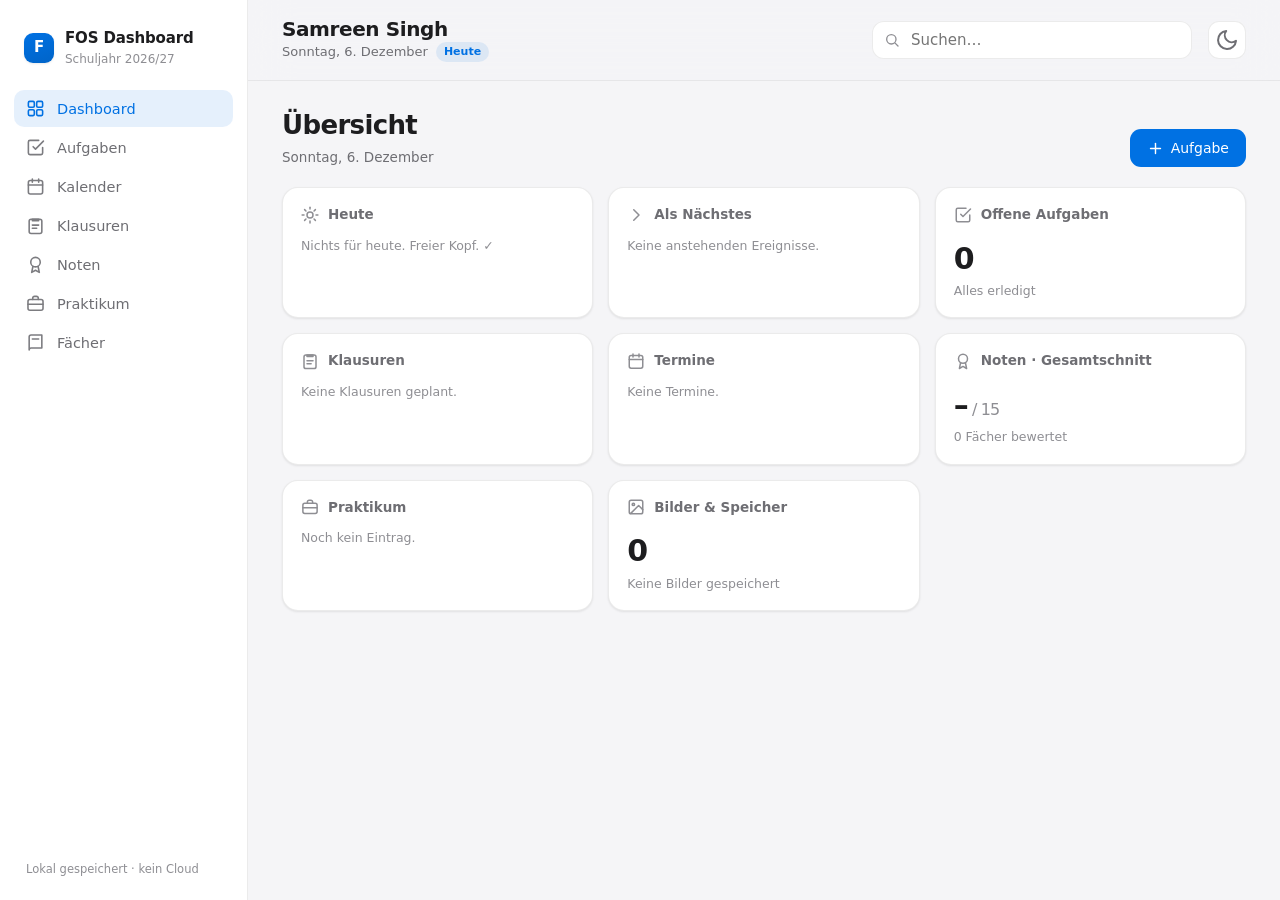
==== fosdashboard.html @ ec8a7bbb "Update print statement from 'Hello' to 'Goodbye'" ====
<!DOCTYPE html>
<html lang="de" data-theme="light">
<head>
  <meta charset="UTF-8">
  <meta name="viewport" content="width=device-width, initial-scale=1, viewport-fit=cover, maximum-scale=5">
  <meta name="theme-color" content="#f5f5f7" media="(prefers-color-scheme: light)">
  <meta name="theme-color" content="#131315" media="(prefers-color-scheme: dark)">
  <meta name="theme-color" content="#f5f5f7"><!-- via JS, folgt dem App-Theme -->
  <meta name="apple-mobile-web-app-capable" content="yes">
  <meta name="apple-mobile-web-app-status-bar-style" content="default">
  <meta name="apple-mobile-web-app-title" content="FOS">
  <title>FOS Dashboard</title>
  <style>
/* =========================================================================
   FOS Dashboard – style.css
   Apple-artige, ruhige Produktivitäts-Optik. Hell + Dark Mode.
   Eine dezente Akzentfarbe. Rot/Gelb ausschließlich für Fristen.
   ========================================================================= */

/* ---------- Design Tokens ---------- */
:root {
  color-scheme: light;

  --bg:          #f5f5f7;
  --surface:     #ffffff;
  --surface-2:   #fbfbfd;
  --surface-hi:  #ffffff;
  --border:      rgba(0, 0, 0, 0.08);
  --border-2:    rgba(0, 0, 0, 0.06);
  --shadow-sm:   0 1px 2px rgba(0, 0, 0, 0.04), 0 1px 3px rgba(0, 0, 0, 0.05);
  --shadow-md:   0 4px 16px rgba(0, 0, 0, 0.08), 0 1px 4px rgba(0, 0, 0, 0.04);
  --shadow-pop:  0 12px 40px rgba(0, 0, 0, 0.16), 0 2px 8px rgba(0, 0, 0, 0.10);

  --text:        #1d1d1f;
  --text-2:      #6e6e73;
  --text-3:      #8e8e93;

  --accent:      #0071e3;
  --accent-press:#0064c8;
  --accent-soft: rgba(0, 113, 227, 0.10);
  --accent-line: rgba(0, 113, 227, 0.22);

  /* Fristen – nur hierfür Gelb/Rot */
  --warn:        #a8720a;
  --warn-soft:   rgba(214, 152, 12, 0.14);
  --danger:      #d70015;
  --danger-soft: rgba(215, 0, 21, 0.10);
  --ok:          #1c8a3c;

  --radius:      16px;
  --radius-sm:   11px;
  --radius-lg:   22px;

  --sidebar-w:   248px;

  --font: -apple-system, BlinkMacSystemFont, "SF Pro Text", "SF Pro Display",
          "Segoe UI", "Inter", system-ui, Roboto, Helvetica, Arial, sans-serif;

  --ease: cubic-bezier(0.4, 0, 0.2, 1);
}

:root[data-theme="dark"] {
  color-scheme: dark;

  --bg:          #131315;
  --surface:     #1e1e20;
  --surface-2:   #262628;
  --surface-hi:  #2a2a2c;
  --border:      rgba(255, 255, 255, 0.09);
  --border-2:    rgba(255, 255, 255, 0.06);
  --shadow-sm:   0 1px 2px rgba(0, 0, 0, 0.4);
  --shadow-md:   0 4px 18px rgba(0, 0, 0, 0.45);
  --shadow-pop:  0 16px 48px rgba(0, 0, 0, 0.6);

  --text:        #f5f5f7;
  --text-2:      #a1a1a6;
  --text-3:      #8a8a8f;

  --accent:      #0a84ff;
  --accent-press:#409cff;
  --accent-soft: rgba(10, 132, 255, 0.16);
  --accent-line: rgba(10, 132, 255, 0.34);

  --warn:        #e0a83c;
  --warn-soft:   rgba(224, 168, 60, 0.16);
  --danger:      #ff453a;
  --danger-soft: rgba(255, 69, 58, 0.15);
  --ok:          #34c759;
}

/* ---------- Reset ---------- */
*, *::before, *::after { box-sizing: border-box; }
html, body { height: 100%; }
body {
  margin: 0;
  font-family: var(--font);
  font-size: 15px;
  line-height: 1.45;
  color: var(--text);
  background: var(--bg);
  -webkit-font-smoothing: antialiased;
  text-rendering: optimizeLegibility;
  overflow-x: hidden;
}
button { font-family: inherit; cursor: pointer; }
input, textarea, select, button { font-family: inherit; font-size: 15px; color: var(--text); }
h1, h2, h3, h4, p { margin: 0; }
ul { margin: 0; padding: 0; list-style: none; }
a { color: var(--accent); text-decoration: none; }
::selection { background: var(--accent-soft); }

/* ---------- App Shell ---------- */
.app {
  display: grid;
  grid-template-columns: var(--sidebar-w) 1fr;
  min-height: 100vh;
  min-height: 100dvh;
}

/* ---------- Sidebar ---------- */
.sidebar {
  position: sticky;
  top: 0;
  align-self: start;
  height: 100vh;
  height: 100dvh;
  display: flex;
  flex-direction: column;
  gap: 4px;
  padding: 22px 14px;
  background: var(--surface);
  border-right: 1px solid var(--border);
  z-index: 40;
}
.brand {
  display: flex;
  align-items: center;
  gap: 11px;
  padding: 6px 10px 18px;
}
.brand-mark {
  width: 30px; height: 30px;
  border-radius: 9px;
  background: linear-gradient(160deg, var(--accent), var(--accent-press));
  display: grid; place-items: center;
  color: #fff; font-weight: 700; font-size: 15px;
  box-shadow: var(--shadow-sm);
  flex: none;
}
.brand-name { font-weight: 600; letter-spacing: -0.01em; }
.brand-sub  { font-size: 12px; color: var(--text-3); margin-top: 1px; }

.nav { display: flex; flex-direction: column; gap: 2px; }
.nav-item {
  display: flex;
  align-items: center;
  gap: 12px;
  padding: 9px 12px;
  border: none;
  background: transparent;
  border-radius: 10px;
  color: var(--text-2);
  font-size: 14.5px;
  font-weight: 500;
  width: 100%;
  text-align: left;
  transition: background 0.15s var(--ease), color 0.15s var(--ease);
}
.nav-item:hover { background: var(--surface-2); color: var(--text); }
.nav-item.active { background: var(--accent-soft); color: var(--accent); }
.nav-item .ico { width: 19px; height: 19px; flex: none; opacity: 0.9; }
.nav-item.active .ico { opacity: 1; }
.nav-badge {
  margin-left: auto;
  font-size: 11px;
  font-weight: 600;
  min-width: 18px;
  height: 18px;
  padding: 0 5px;
  border-radius: 9px;
  display: grid; place-items: center;
  background: var(--danger-soft);
  color: var(--danger);
}
.sidebar-foot { margin-top: auto; padding: 8px 12px 0; }
.storage-mini { font-size: 11.5px; color: var(--text-3); }

/* ---------- Main ---------- */
.main { min-width: 0; display: flex; flex-direction: column; }

.topbar {
  position: sticky;
  top: 0;
  z-index: 30;
  display: flex;
  align-items: center;
  gap: 16px;
  padding: 18px 34px;
  padding-top: max(18px, env(safe-area-inset-top));
  background: color-mix(in srgb, var(--bg) 82%, transparent);
  backdrop-filter: saturate(1.8) blur(20px);
  -webkit-backdrop-filter: saturate(1.8) blur(20px);
  border-bottom: 1px solid var(--border-2);
}
.hamburger {
  display: none;
  width: 38px; height: 38px;
  border: 1px solid var(--border);
  background: var(--surface);
  border-radius: 10px;
  color: var(--text);
  align-items: center; justify-content: center;
  flex: none;
}
.head-titles { display: flex; flex-direction: column; min-width: 0; }
.head-name { font-size: 20px; font-weight: 700; letter-spacing: -0.02em; line-height: 1.1; }
.head-date { font-size: 13px; color: var(--text-2); margin-top: 2px; display: flex; align-items: center; gap: 8px; }
.pill-today {
  font-size: 11px; font-weight: 600;
  color: var(--accent);
  background: var(--accent-soft);
  padding: 2px 8px; border-radius: 20px;
}

.search {
  margin-left: auto;
  position: relative;
  width: min(320px, 40vw);
}
.search input {
  width: 100%;
  height: 38px;
  padding: 0 14px 0 38px;
  border-radius: 12px;
  border: 1px solid var(--border);
  background: var(--surface);
  outline: none;
  transition: border 0.15s var(--ease), box-shadow 0.15s var(--ease);
}
.search input:focus { border-color: var(--accent-line); box-shadow: 0 0 0 3px var(--accent-soft); }
.search .s-ico {
  position: absolute; left: 12px; top: 50%; transform: translateY(-50%);
  width: 16px; height: 16px; color: var(--text-3); pointer-events: none;
}
.icon-btn {
  width: 38px; height: 38px;
  border-radius: 11px;
  border: 1px solid var(--border);
  background: var(--surface);
  color: var(--text-2);
  display: grid; place-items: center;
  flex: none;
  transition: color 0.15s var(--ease), background 0.15s var(--ease);
}
.icon-btn:hover { color: var(--text); background: var(--surface-2); }

.view {
  padding: 26px 34px 60px;
  padding-bottom: max(60px, env(safe-area-inset-bottom));
  max-width: 1180px;
  width: 100%;
}

/* ---------- Page header ---------- */
.page-head {
  display: flex;
  align-items: flex-end;
  justify-content: space-between;
  gap: 16px;
  margin-bottom: 20px;
  flex-wrap: wrap;
}
.page-title { font-size: 26px; font-weight: 700; letter-spacing: -0.025em; }
.page-sub { font-size: 13.5px; color: var(--text-2); margin-top: 3px; }

.section-label {
  font-size: 13px;
  font-weight: 600;
  color: var(--text-3);
  margin: 26px 2px 12px;
  letter-spacing: -0.01em;
}
.section-label:first-child { margin-top: 0; }

/* ---------- Buttons ---------- */
.btn {
  display: inline-flex;
  align-items: center;
  gap: 7px;
  height: 38px;
  padding: 0 16px;
  border-radius: 11px;
  border: 1px solid var(--border);
  background: var(--surface);
  color: var(--text);
  font-size: 14px;
  font-weight: 500;
  transition: transform 0.08s var(--ease), background 0.15s var(--ease), border 0.15s var(--ease);
}
.btn:hover { background: var(--surface-2); }
.btn:active { transform: scale(0.975); }
.btn .ico { width: 17px; height: 17px; }
.btn.primary {
  background: var(--accent);
  border-color: transparent;
  color: #fff;
}
.btn.primary:hover { background: var(--accent-press); }
.btn.danger { color: var(--danger); }
.btn.danger:hover { background: var(--danger-soft); }
.btn.ghost { border-color: transparent; background: transparent; color: var(--text-2); }
.btn.ghost:hover { background: var(--surface-2); color: var(--text); }
.btn.sm { height: 32px; padding: 0 12px; font-size: 13px; border-radius: 9px; }
.btn.block { width: 100%; justify-content: center; }

/* ---------- Cards ---------- */
.grid {
  display: grid;
  grid-template-columns: repeat(auto-fill, minmax(232px, 1fr));
  gap: 15px;
}
.card {
  background: var(--surface);
  border: 1px solid var(--border);
  border-radius: var(--radius);
  padding: 17px 18px;
  box-shadow: var(--shadow-sm);
  transition: box-shadow 0.2s var(--ease), transform 0.12s var(--ease), border 0.2s var(--ease);
}
.card.interactive { cursor: pointer; }
.card.interactive:hover { box-shadow: var(--shadow-md); transform: translateY(-1px); border-color: var(--border); }
.card-head {
  display: flex; align-items: center; gap: 9px;
  margin-bottom: 12px;
}
.card-head .ico { width: 18px; height: 18px; color: var(--text-3); }
.card-title { font-size: 13.5px; font-weight: 600; color: var(--text-2); }
.card-title .n { color: var(--text-3); font-weight: 500; }

.stat { font-size: 30px; font-weight: 700; letter-spacing: -0.03em; }
.stat-sub { font-size: 12.5px; color: var(--text-3); margin-top: 2px; }

/* Listen in Karten */
.mini-list { display: flex; flex-direction: column; gap: 2px; margin: -4px -6px; }
.mini-row {
  display: flex; align-items: center; gap: 10px;
  padding: 8px 8px;
  border-radius: 9px;
  transition: background 0.12s var(--ease);
}
.mini-row.click { cursor: pointer; }
.mini-row.click:hover { background: var(--surface-2); }
.mini-dot { width: 8px; height: 8px; border-radius: 50%; background: var(--text-3); flex: none; }
.mini-dot.ok { background: var(--ok); }
.mini-dot.accent { background: var(--accent); }
.mini-main { min-width: 0; flex: 1; }
.mini-t { font-size: 13.5px; font-weight: 500; white-space: nowrap; overflow: hidden; text-overflow: ellipsis; }
.mini-t.done { text-decoration: line-through; color: var(--text-3); }
.mini-meta { font-size: 12px; color: var(--text-3); white-space: nowrap; overflow: hidden; text-overflow: ellipsis; }
.mini-side { font-size: 12px; font-weight: 600; color: var(--text-2); flex: none; }

/* Fristen-Chips */
.due {
  font-size: 11.5px; font-weight: 600;
  padding: 2px 8px; border-radius: 20px;
  background: var(--surface-2); color: var(--text-2);
  white-space: nowrap;
}
.due.warn { background: var(--warn-soft); color: var(--warn); }
.due.danger { background: var(--danger-soft); color: var(--danger); }
.due.over { background: var(--danger-soft); color: var(--danger); }

.tag {
  font-size: 11.5px; font-weight: 500;
  padding: 2px 9px; border-radius: 20px;
  background: var(--surface-2); color: var(--text-2);
}
.tag.accent { background: var(--accent-soft); color: var(--accent); }

/* ---------- Aufgaben-/Listen-Zeilen (volle Breite) ---------- */
.rows { display: flex; flex-direction: column; gap: 9px; }
.row {
  display: flex; align-items: center; gap: 14px;
  background: var(--surface);
  border: 1px solid var(--border);
  border-radius: 13px;
  padding: 13px 15px;
  box-shadow: var(--shadow-sm);
  transition: box-shadow 0.18s var(--ease), border 0.18s var(--ease);
}
.row:hover { box-shadow: var(--shadow-md); }
.row.overdue { border-color: var(--danger-soft); }
.check {
  width: 22px; height: 22px; flex: none;
  border-radius: 50%;
  border: 1.8px solid var(--border);
  background: transparent;
  display: grid; place-items: center;
  color: transparent;
  transition: all 0.15s var(--ease);
}
.check:hover { border-color: var(--accent); }
.check.on { background: var(--accent); border-color: var(--accent); color: #fff; }
.check .ico { width: 13px; height: 13px; }
.row-main { flex: 1; min-width: 0; }
.row-title { font-size: 15px; font-weight: 500; white-space: nowrap; overflow: hidden; text-overflow: ellipsis; }
.row-title.done { text-decoration: line-through; color: var(--text-3); }
.row-meta { font-size: 12.5px; color: var(--text-3); margin-top: 2px; display: flex; align-items: center; gap: 8px; flex-wrap: wrap; }
.row-end { display: flex; align-items: center; gap: 8px; flex: none; }
.thumb-count {
  display: inline-flex; align-items: center; gap: 4px;
  font-size: 12px; color: var(--text-3);
}
.thumb-count .ico { width: 14px; height: 14px; }

/* ---------- Empty ---------- */
.empty {
  text-align: center;
  padding: 44px 20px;
  color: var(--text-3);
}
.empty .ico { width: 30px; height: 30px; margin-bottom: 10px; opacity: 0.5; }
.empty p { font-size: 14px; }
.empty .sub { font-size: 13px; color: var(--text-3); margin-top: 4px; }

/* ---------- Kalender ---------- */
.cal-day { margin-bottom: 22px; }
.cal-day-head {
  display: flex; align-items: baseline; gap: 10px;
  margin-bottom: 10px;
  padding-bottom: 8px;
  border-bottom: 1px solid var(--border-2);
}
.cal-day-name { font-size: 15px; font-weight: 600; }
.cal-day-date { font-size: 12.5px; color: var(--text-3); }
.cal-day.is-today .cal-day-name { color: var(--accent); }
.cal-event {
  display: flex; align-items: center; gap: 12px;
  padding: 10px 4px;
}
.cal-time { font-size: 12.5px; color: var(--text-3); width: 46px; flex: none; font-variant-numeric: tabular-nums; }
.cal-bar { width: 3px; align-self: stretch; border-radius: 3px; background: var(--accent); flex: none; }
.cal-bar.task { background: var(--text-3); }
.cal-bar.exam { background: var(--danger); }
.cal-bar.intern { background: var(--ok); }
.cal-ev-main { min-width: 0; flex: 1; }
.cal-ev-title { font-size: 14px; font-weight: 500; }
.cal-ev-sub { font-size: 12px; color: var(--text-3); }

/* ---------- Noten ---------- */
.grade-subject {
  background: var(--surface);
  border: 1px solid var(--border);
  border-radius: var(--radius);
  padding: 16px 18px;
  box-shadow: var(--shadow-sm);
  margin-bottom: 14px;
}
.grade-subject-head { display: flex; align-items: center; gap: 12px; margin-bottom: 12px; }
.grade-avg-badge {
  margin-left: auto;
  font-size: 17px; font-weight: 700;
  padding: 3px 12px; border-radius: 11px;
  background: var(--accent-soft); color: var(--accent);
  font-variant-numeric: tabular-nums;
}
.grade-chips { display: flex; flex-wrap: wrap; gap: 8px; }
.grade-chip {
  display: inline-flex; align-items: center; gap: 8px;
  padding: 6px 10px 6px 12px;
  border-radius: 11px;
  background: var(--surface-2);
  border: 1px solid var(--border-2);
  font-size: 13.5px;
}
.grade-chip b { font-variant-numeric: tabular-nums; }
.grade-chip .x { color: var(--text-3); line-height: 1; padding: 2px; border-radius: 6px; }
.grade-chip .x:hover { color: var(--danger); background: var(--danger-soft); }
.grade-chip .lbl { color: var(--text-3); font-size: 12px; }

.overall-card {
  background: linear-gradient(150deg, var(--accent), var(--accent-press));
  color: #fff;
  border-radius: var(--radius);
  padding: 20px 22px;
  box-shadow: var(--shadow-md);
  margin-bottom: 20px;
  display: flex; align-items: center; gap: 18px;
}
.overall-card .big { font-size: 40px; font-weight: 700; letter-spacing: -0.03em; font-variant-numeric: tabular-nums; }
.overall-card .lbl { font-size: 13px; opacity: 0.9; }
.overall-card .lbl b { display: block; font-size: 15px; opacity: 1; font-weight: 600; margin-bottom: 2px; }

/* Punkte-Skala Farbe (dezent) */
.pts { font-variant-numeric: tabular-nums; font-weight: 600; }

/* ---------- Bilder ---------- */
.img-grid {
  display: grid;
  grid-template-columns: repeat(auto-fill, minmax(96px, 1fr));
  gap: 8px;
}
.img-cell {
  position: relative;
  aspect-ratio: 1;
  border-radius: 11px;
  overflow: hidden;
  background: var(--surface-2);
  border: 1px solid var(--border-2);
  cursor: pointer;
}
.img-cell img { width: 100%; height: 100%; object-fit: cover; display: block; }
.img-cell .rm {
  position: absolute; top: 5px; right: 5px;
  width: 22px; height: 22px;
  border-radius: 50%;
  background: rgba(0,0,0,0.55);
  color: #fff; border: none;
  display: grid; place-items: center;
  backdrop-filter: blur(4px);
}
.img-cell .rm .ico { width: 13px; height: 13px; }

.uploader {
  border: 1.5px dashed var(--border);
  border-radius: 13px;
  padding: 18px;
  text-align: center;
  color: var(--text-3);
  font-size: 13.5px;
  transition: border 0.15s var(--ease), background 0.15s var(--ease);
  cursor: pointer;
}
.uploader:hover { border-color: var(--accent-line); background: var(--accent-soft); color: var(--accent); }
.uploader .ico { width: 22px; height: 22px; margin-bottom: 6px; }

/* ---------- Modal ---------- */
.modal-backdrop {
  position: fixed; inset: 0;
  background: rgba(0, 0, 0, 0.34);
  backdrop-filter: blur(2px);
  display: flex; align-items: flex-end; justify-content: center;
  z-index: 100;
  opacity: 0;
  transition: opacity 0.2s var(--ease);
}
.modal-backdrop.in { opacity: 1; }
.modal {
  background: var(--surface);
  width: 100%;
  max-width: 540px;
  max-height: 92vh;
  border-radius: 22px 22px 0 0;
  box-shadow: var(--shadow-pop);
  display: flex; flex-direction: column;
  transform: translateY(24px);
  transition: transform 0.24s var(--ease);
  overflow: hidden;
}
.modal.wide { max-width: 760px; }
.modal-backdrop.in .modal { transform: translateY(0); }
.modal-head {
  display: flex; align-items: center; gap: 12px;
  padding: 18px 20px;
  border-bottom: 1px solid var(--border-2);
  flex: none;
}
.modal-head h3 { font-size: 17px; font-weight: 600; letter-spacing: -0.01em; }
.modal-head .close { margin-left: auto; }
.modal-body { padding: 18px 20px; overflow-y: auto; -webkit-overflow-scrolling: touch; }
.modal-foot {
  display: flex; gap: 10px; justify-content: flex-end;
  padding: 14px 20px;
  padding-bottom: max(14px, env(safe-area-inset-bottom));
  border-top: 1px solid var(--border-2);
  flex: none;
  background: var(--surface);
}

/* ---------- Formularfelder ---------- */
.field { margin-bottom: 15px; }
.field:last-child { margin-bottom: 0; }
.field label {
  display: block;
  font-size: 12.5px;
  font-weight: 600;
  color: var(--text-2);
  margin-bottom: 6px;
}
.field .hint { font-weight: 400; color: var(--text-3); }
.input, .textarea, .select {
  width: 100%;
  padding: 10px 13px;
  border-radius: 11px;
  border: 1px solid var(--border);
  background: var(--surface-2);
  outline: none;
  transition: border 0.15s var(--ease), box-shadow 0.15s var(--ease);
  -webkit-appearance: none;
  appearance: none;
}
.input:focus, .textarea:focus, .select:focus {
  border-color: var(--accent-line);
  box-shadow: 0 0 0 3px var(--accent-soft);
  background: var(--surface);
}
.textarea { resize: vertical; min-height: 74px; line-height: 1.5; }
.select {
  background-image: url("data:image/svg+xml,%3Csvg xmlns='http://www.w3.org/2000/svg' width='12' height='12' viewBox='0 0 24 24' fill='none' stroke='%238e8e93' stroke-width='2.5' stroke-linecap='round' stroke-linejoin='round'%3E%3Cpolyline points='6 9 12 15 18 9'/%3E%3C/svg%3E");
  background-repeat: no-repeat;
  background-position: right 13px center;
  padding-right: 34px;
}
.row2 { display: grid; grid-template-columns: 1fr 1fr; gap: 12px; }

/* Punkte-Auswahl 0–15 */
.pts-picker { display: flex; flex-wrap: wrap; gap: 6px; }
.pts-btn {
  width: 38px; height: 38px;
  border-radius: 10px;
  border: 1px solid var(--border);
  background: var(--surface-2);
  font-weight: 600; font-size: 14px;
  color: var(--text-2);
  font-variant-numeric: tabular-nums;
  transition: all 0.12s var(--ease);
}
.pts-btn:hover { border-color: var(--accent-line); color: var(--text); }
.pts-btn.on { background: var(--accent); border-color: var(--accent); color: #fff; }

/* ---------- Toast ---------- */
.toast-wrap {
  position: fixed; left: 0; right: 0;
  bottom: max(20px, env(safe-area-inset-bottom));
  display: flex; flex-direction: column; align-items: center; gap: 8px;
  z-index: 200; pointer-events: none;
}
.toast {
  background: var(--text);
  color: var(--bg);
  padding: 11px 18px;
  border-radius: 13px;
  font-size: 13.5px; font-weight: 500;
  box-shadow: var(--shadow-pop);
  opacity: 0; transform: translateY(10px);
  transition: opacity 0.2s var(--ease), transform 0.2s var(--ease);
}
.toast.in { opacity: 1; transform: translateY(0); }

/* ---------- Lightbox ---------- */
.lightbox {
  position: fixed; inset: 0;
  background: rgba(0,0,0,0.9);
  display: flex; align-items: center; justify-content: center;
  z-index: 150; padding: 20px;
  opacity: 0; transition: opacity 0.2s var(--ease);
}
.lightbox.in { opacity: 1; }
.lightbox img { max-width: 100%; max-height: 100%; border-radius: 12px; }
.lightbox .lb-close {
  position: absolute; top: max(16px, env(safe-area-inset-top)); right: 16px;
  width: 40px; height: 40px; border-radius: 50%;
  background: rgba(255,255,255,0.16); color: #fff; border: none;
  display: grid; place-items: center; backdrop-filter: blur(6px);
}

/* ---------- Suche-Ergebnisse ---------- */
.search-panel {
  position: absolute; top: 46px; right: 0;
  width: min(420px, 84vw);
  max-height: 60vh; overflow-y: auto;
  background: var(--surface);
  border: 1px solid var(--border);
  border-radius: 15px;
  box-shadow: var(--shadow-pop);
  padding: 6px;
  z-index: 60;
}
.search-group-label { font-size: 11px; font-weight: 600; color: var(--text-3); padding: 8px 10px 4px; }
.search-res {
  display: flex; align-items: center; gap: 11px;
  padding: 9px 10px; border-radius: 10px; width: 100%;
  border: none; background: transparent; text-align: left;
  transition: background 0.12s var(--ease);
}
.search-res:hover { background: var(--surface-2); }
.search-res .ico { width: 16px; height: 16px; color: var(--text-3); flex: none; }
.search-res .r-t { font-size: 14px; font-weight: 500; }
.search-res .r-m { font-size: 12px; color: var(--text-3); }
.search-empty { padding: 20px; text-align: center; color: var(--text-3); font-size: 13px; }

/* ---------- Responsive: Smartphone ---------- */
.overlay {
  display: none;
  position: fixed; inset: 0;
  background: rgba(0,0,0,0.3);
  z-index: 39; opacity: 0;
  transition: opacity 0.2s var(--ease);
}

@media (max-width: 860px) {
  .app { grid-template-columns: 1fr; }
  .sidebar {
    position: fixed; left: 0; top: 0;
    width: min(280px, 82vw);
    transform: translateX(-100%);
    transition: transform 0.26s var(--ease);
    box-shadow: var(--shadow-pop);
    padding-top: max(22px, env(safe-area-inset-top));
  }
  .app.menu-open .sidebar { transform: translateX(0); }
  .app.menu-open .overlay { display: block; opacity: 1; }
  .hamburger { display: flex; }
  .topbar { padding: 14px 16px; padding-top: max(14px, env(safe-area-inset-top)); gap: 12px; }
  .head-name { font-size: 17px; }
  .head-date { font-size: 12px; }
  .search { width: auto; margin-left: auto; }
  .search.collapsed input { width: 40px; padding-left: 40px; cursor: pointer; }
  .view { padding: 20px 16px 60px; }
  .grid { grid-template-columns: 1fr; gap: 12px; }
  .page-title { font-size: 22px; }
  .modal { border-radius: 20px 20px 0 0; }
  .row2 { grid-template-columns: 1fr; }
  .search-panel { right: -60px; width: min(360px, 90vw); }
}

@media (min-width: 861px) {
  .modal-backdrop { align-items: center; }
  .modal { border-radius: 22px; margin: 20px; }
}

/* Feinschliff sehr breite Screens */
@media (min-width: 1400px) {
  .view { max-width: 1240px; }
}

/* Bewegungsreduktion respektieren */
@media (prefers-reduced-motion: reduce) {
  *, *::before, *::after { transition-duration: 0.01ms !important; animation-duration: 0.01ms !important; }
}

/* Fokus sichtbar (Tastatur) */
:focus-visible { outline: 2px solid var(--accent); outline-offset: 2px; }
.nav-item:focus-visible, .btn:focus-visible, .icon-btn:focus-visible { outline-offset: 1px; }

  </style>
</head>
<body>
  <div class="app" id="app">

    <!-- Overlay für mobiles Menü -->
    <div class="overlay" id="overlay"></div>

    <!-- Sidebar -->
    <aside class="sidebar" id="sidebar">
      <div class="brand">
        <div class="brand-mark">F</div>
        <div>
          <div class="brand-name">FOS Dashboard</div>
          <div class="brand-sub">Schuljahr 2026/27</div>
        </div>
      </div>
      <nav class="nav" id="nav"><!-- via JS --></nav>
      <div class="sidebar-foot">
        <div class="storage-mini" id="storageMini">–</div>
      </div>
    </aside>

    <!-- Hauptbereich -->
    <div class="main">
      <header class="topbar">
        <button class="hamburger" id="btnMenu" aria-label="Menü öffnen">
          <svg class="ico" width="20" height="20" viewBox="0 0 24 24" fill="none" stroke="currentColor" stroke-width="2" stroke-linecap="round"><line x1="4" y1="7" x2="20" y2="7"/><line x1="4" y1="12" x2="20" y2="12"/><line x1="4" y1="17" x2="20" y2="17"/></svg>
        </button>
        <div class="head-titles">
          <div class="head-name">Samreen Singh</div>
          <div class="head-date">
            <span id="headDate">–</span>
            <span class="pill-today">Heute</span>
          </div>
        </div>

        <div class="search" id="searchWrap">
          <svg class="s-ico" viewBox="0 0 24 24" fill="none" stroke="currentColor" stroke-width="2" stroke-linecap="round" stroke-linejoin="round"><circle cx="11" cy="11" r="7"/><line x1="21" y1="21" x2="16.65" y2="16.65"/></svg>
          <input type="search" id="searchInput" placeholder="Suchen…" autocomplete="off" aria-label="Globale Suche">
        </div>

        <button class="icon-btn" id="btnTheme" aria-label="Design wechseln"></button>
      </header>

      <main class="view" id="view"><!-- via JS --></main>
    </div>
  </div>

  <div class="toast-wrap" id="toastWrap"></div>

  <script>
/* =========================================================================
   FOS Dashboard – app.js
   Vanilla JS · IndexedDB · lokal · offline-fähig
   Entitäten: subjects, tasks, exams, grades, appointments, internship, images
   ========================================================================= */

'use strict';

/* -------------------------------------------------------------------------
   0 · Icons (inline SVG)
   ------------------------------------------------------------------------- */
const ICONS = {
  grid:      '<rect x="3" y="3" width="7.5" height="7.5" rx="1.6"/><rect x="13.5" y="3" width="7.5" height="7.5" rx="1.6"/><rect x="3" y="13.5" width="7.5" height="7.5" rx="1.6"/><rect x="13.5" y="13.5" width="7.5" height="7.5" rx="1.6"/>',
  tasks:     '<polyline points="9 11 12 14 22 4"/><path d="M21 12v7a2 2 0 0 1-2 2H5a2 2 0 0 1-2-2V5a2 2 0 0 1 2-2h11"/>',
  calendar:  '<rect x="3" y="4.5" width="18" height="17" rx="2.5"/><line x1="16" y1="2.5" x2="16" y2="6.5"/><line x1="8" y1="2.5" x2="8" y2="6.5"/><line x1="3" y1="10" x2="21" y2="10"/>',
  clipboard: '<path d="M8 4h8v2H8z"/><rect x="4" y="4" width="16" height="18" rx="2.5"/><line x1="8" y1="11.5" x2="16" y2="11.5"/><line x1="8" y1="15.5" x2="13.5" y2="15.5"/>',
  award:     '<circle cx="12" cy="9" r="6"/><path d="M8.8 14.2 7.2 22l4.8-2.8 4.8 2.8-1.6-7.8"/>',
  briefcase: '<rect x="2.5" y="7" width="19" height="13.5" rx="2.5"/><path d="M8.5 7V5.2A2.2 2.2 0 0 1 10.7 3h2.6a2.2 2.2 0 0 1 2.2 2.2V7"/><line x1="2.5" y1="13" x2="21.5" y2="13"/>',
  book:      '<path d="M4 5A2.5 2.5 0 0 1 6.5 2.5H20v16.5H6.5A2.5 2.5 0 0 0 4 21.5z"/><line x1="8" y1="7.5" x2="16" y2="7.5"/>',
  plus:      '<line x1="12" y1="5" x2="12" y2="19"/><line x1="5" y1="12" x2="19" y2="12"/>',
  check:     '<polyline points="20 6 9 17 4 12"/>',
  x:         '<line x1="18" y1="6" x2="6" y2="18"/><line x1="6" y1="6" x2="18" y2="18"/>',
  image:     '<rect x="3" y="3" width="18" height="18" rx="2.5"/><circle cx="8.5" cy="8.5" r="1.6"/><path d="M21 15.5 15.5 10 5 20.5"/>',
  trash:     '<polyline points="3 6 21 6"/><path d="M19 6l-1 14a2 2 0 0 1-2 2H8a2 2 0 0 1-2-2L5 6"/><path d="M10 11v6M14 11v6"/><path d="M9 6V4a1 1 0 0 1 1-1h4a1 1 0 0 1 1 1v2"/>',
  pencil:    '<path d="M12 20h9"/><path d="M16.5 3.5a2.12 2.12 0 0 1 3 3L7 19l-4 1 1-4z"/>',
  clock:     '<circle cx="12" cy="12" r="9"/><polyline points="12 7.5 12 12.2 15 14"/>',
  sun:       '<circle cx="12" cy="12" r="4"/><line x1="12" y1="1.5" x2="12" y2="4"/><line x1="12" y1="20" x2="12" y2="22.5"/><line x1="1.5" y1="12" x2="4" y2="12"/><line x1="20" y1="12" x2="22.5" y2="12"/><line x1="4.8" y1="4.8" x2="6.6" y2="6.6"/><line x1="17.4" y1="17.4" x2="19.2" y2="19.2"/><line x1="19.2" y1="4.8" x2="17.4" y2="6.6"/><line x1="6.6" y1="17.4" x2="4.8" y2="19.2"/>',
  moon:      '<path d="M21 12.8A9 9 0 1 1 11.2 3a7 7 0 0 0 9.8 9.8z"/>',
  inbox:     '<path d="M22 12h-5.5l-1.8 2.6H9.3L7.5 12H2"/><path d="M5.4 5.2h13.2l3 6.8v6a1 1 0 0 1-1 1H3.4a1 1 0 0 1-1-1v-6z"/>',
  upload:    '<path d="M12 15.5V3.5"/><polyline points="7.5 8 12 3.5 16.5 8"/><path d="M5 20.5h14"/>',
  chevron:   '<polyline points="9 5 16 12 9 19"/>',
  camera:    '<path d="M4 8.5a2 2 0 0 1 2-2h1.5l1.3-2h6.4l1.3 2H18a2 2 0 0 1 2 2v9a2 2 0 0 1-2 2H6a2 2 0 0 1-2-2z"/><circle cx="12" cy="13" r="3.5"/>',
};
function icon(name, cls = 'ico') {
  return `<svg class="${cls}" viewBox="0 0 24 24" fill="none" stroke="currentColor" stroke-width="2" stroke-linecap="round" stroke-linejoin="round">${ICONS[name] || ''}</svg>`;
}

/* -------------------------------------------------------------------------
   1 · Utilities
   ------------------------------------------------------------------------- */
const $  = (s, r = document) => r.querySelector(s);
const $$ = (s, r = document) => [...r.querySelectorAll(s)];
const uid = () => Date.now().toString(36) + Math.random().toString(36).slice(2, 8);
const esc = (s) => String(s ?? '').replace(/[&<>"']/g, (c) => ({ '&': '&amp;', '<': '&lt;', '>': '&gt;', '"': '&quot;', "'": '&#39;' }[c]));

function startOfToday() { const d = new Date(); d.setHours(0, 0, 0, 0); return d; }
function todayISO() { return dateToISO(new Date()); }
function dateToISO(d) {
  return `${d.getFullYear()}-${String(d.getMonth() + 1).padStart(2, '0')}-${String(d.getDate()).padStart(2, '0')}`;
}
function parseISO(s) { const [y, m, d] = s.split('-').map(Number); return new Date(y, m - 1, d); }
function daysUntil(iso) { return Math.round((parseISO(iso) - startOfToday()) / 86400000); }

const fmtHeader = new Intl.DateTimeFormat('de-DE', { weekday: 'long', day: 'numeric', month: 'long' });
const fmtWeekday = new Intl.DateTimeFormat('de-DE', { weekday: 'long' });
const fmtLong = new Intl.DateTimeFormat('de-DE', { day: 'numeric', month: 'long', year: 'numeric' });

function fmtShort(iso) { const d = parseISO(iso); return `${String(d.getDate()).padStart(2, '0')}.${String(d.getMonth() + 1).padStart(2, '0')}.`; }
function relDayName(iso) {
  const n = daysUntil(iso);
  if (n === 0) return 'Heute';
  if (n === 1) return 'Morgen';
  if (n === -1) return 'Gestern';
  return fmtWeekday.format(parseISO(iso));
}

/* Fristen-Logik: >4 Tage normal · ≤4 gelb · ≤2 rot · überfällig markiert */
function dueMeta(iso, time) {
  if (!iso) return { n: null, cls: '', label: '' };
  const n = daysUntil(iso);
  const t = time ? ` · ${time}` : '';
  if (n < 0) return { n, cls: 'over', label: n === -1 ? 'Gestern fällig' : `${-n} Tage überfällig` };
  if (n === 0) return { n, cls: 'danger', label: `Heute${t}` };
  if (n === 1) return { n, cls: 'danger', label: `Morgen${t}` };
  if (n <= 2) return { n, cls: 'danger', label: `in ${n} Tagen` };
  if (n <= 4) return { n, cls: 'warn', label: `in ${n} Tagen` };
  return { n, cls: '', label: fmtShort(iso) };
}

/* -------------------------------------------------------------------------
   2 · IndexedDB
   ------------------------------------------------------------------------- */
const DB_NAME = 'fos_dashboard';
const DB_VERSION = 1;
const STORES = ['subjects', 'tasks', 'exams', 'grades', 'appointments', 'internship', 'images'];
let _db = null;

function openDB() {
  return new Promise((res, rej) => {
    const req = indexedDB.open(DB_NAME, DB_VERSION);
    req.onupgradeneeded = (e) => {
      const db = e.target.result;
      STORES.forEach((s) => { if (!db.objectStoreNames.contains(s)) db.createObjectStore(s, { keyPath: 'id' }); });
    };
    req.onsuccess = (e) => { _db = e.target.result; res(_db); };
    req.onerror = (e) => rej(e.target.error);
  });
}
function dbAll(store) {
  return new Promise((res, rej) => {
    const r = _db.transaction(store, 'readonly').objectStore(store).getAll();
    r.onsuccess = () => res(r.result || []);
    r.onerror = () => rej(r.error);
  });
}
function dbPut(store, val) {
  return new Promise((res, rej) => {
    const r = _db.transaction(store, 'readwrite').objectStore(store).put(val);
    r.onsuccess = () => res(val);
    r.onerror = () => rej(r.error);
  });
}
function dbDel(store, id) {
  return new Promise((res, rej) => {
    const r = _db.transaction(store, 'readwrite').objectStore(store).delete(id);
    r.onsuccess = () => res();
    r.onerror = () => rej(r.error);
  });
}

/* -------------------------------------------------------------------------
   3 · Bilder: dekodieren, skalieren, komprimieren (WebP → JPEG-Fallback)
   ------------------------------------------------------------------------- */
async function decodeImage(file) {
  if ('createImageBitmap' in window) {
    try { return await createImageBitmap(file, { imageOrientation: 'from-image' }); } catch (_) {}
    try { return await createImageBitmap(file); } catch (_) {}
  }
  return await new Promise((res, rej) => {
    const url = URL.createObjectURL(file);
    const im = new Image();
    im.onload = () => { res(im); };
    im.onerror = () => rej(new Error('decode'));
    im.src = url;
  });
}
function canvasToBlob(canvas, q) {
  return new Promise((res) => {
    canvas.toBlob((b) => {
      if (b && b.type === 'image/webp') return res(b);
      canvas.toBlob((j) => res(j || b), 'image/jpeg', q);
    }, 'image/webp', q);
  });
}
async function scaleToBlob(src, maxDim, q) {
  const sw = src.width, sh = src.height;
  const scale = Math.min(1, maxDim / Math.max(sw, sh));
  const w = Math.max(1, Math.round(sw * scale));
  const h = Math.max(1, Math.round(sh * scale));
  const c = document.createElement('canvas');
  c.width = w; c.height = h;
  c.getContext('2d').drawImage(src, 0, 0, w, h);
  return canvasToBlob(c, q);
}
async function processImage(file) {
  const src = await decodeImage(file);
  const blob = await scaleToBlob(src, 1600, 0.82);   // Ansichts-Version
  const thumb = await scaleToBlob(src, 480, 0.72);   // Vorschau
  if (src.close) src.close();
  return { blob, thumb, size: blob.size + thumb.size };
}
function bytesToStr(b) {
  if (b < 1024) return b + ' B';
  if (b < 1024 * 1024) return (b / 1024).toFixed(0) + ' KB';
  return (b / 1024 / 1024).toFixed(1) + ' MB';
}

/* -------------------------------------------------------------------------
   4 · State
   ------------------------------------------------------------------------- */
const state = {
  view: 'dashboard',
  subjects: [], tasks: [], exams: [], grades: [], appointments: [], internship: [], images: [],
};
const objUrls = new Map(); // id -> objectURL (Vorschauen)

function thumbUrl(imgRec) {
  if (objUrls.has(imgRec.id)) return objUrls.get(imgRec.id);
  const u = URL.createObjectURL(imgRec.thumb || imgRec.blob);
  objUrls.set(imgRec.id, u);
  return u;
}
async function loadAll() {
  const [subjects, tasks, exams, grades, appointments, internship, images] = await Promise.all(
    STORES.map((s) => dbAll(s))
  );
  Object.assign(state, { subjects, tasks, exams, grades, appointments, internship, images });
  state.subjects.sort((a, b) => a.name.localeCompare(b.name, 'de'));
}
async function reload(store) {
  state[store] = await dbAll(store);
  if (store === 'subjects') state.subjects.sort((a, b) => a.name.localeCompare(b.name, 'de'));
}
function subjectName(id) { const s = state.subjects.find((x) => x.id === id); return s ? s.name : '—'; }
function imagesFor(type, id) { return state.images.filter((im) => im.relatedItemType === type && im.relatedItemId === id); }

/* -------------------------------------------------------------------------
   5 · Toast / Modal / Confirm / Lightbox
   ------------------------------------------------------------------------- */
function toast(msg) {
  const t = document.createElement('div');
  t.className = 'toast';
  t.textContent = msg;
  $('#toastWrap').appendChild(t);
  requestAnimationFrame(() => t.classList.add('in'));
  setTimeout(() => { t.classList.remove('in'); setTimeout(() => t.remove(), 220); }, 2100);
}

function openModal({ title, wide = false }) {
  const back = document.createElement('div');
  back.className = 'modal-backdrop';
  back.innerHTML = `
    <div class="modal ${wide ? 'wide' : ''}">
      <div class="modal-head">
        <h3>${esc(title)}</h3>
        <button class="icon-btn close" data-close aria-label="Schließen">${icon('x')}</button>
      </div>
      <div class="modal-body"></div>
      <div class="modal-foot"></div>
    </div>`;
  document.body.appendChild(back);
  requestAnimationFrame(() => back.classList.add('in'));
  const close = () => { back.classList.remove('in'); setTimeout(() => back.remove(), 240); };
  back.addEventListener('click', (e) => { if (e.target === back || e.target.closest('[data-close]')) close(); });
  return { el: back, body: $('.modal-body', back), foot: $('.modal-foot', back), close };
}

function confirmDialog(message, { danger = true, okLabel = 'Löschen' } = {}) {
  return new Promise((resolve) => {
    const m = openModal({ title: 'Bestätigen' });
    m.body.innerHTML = `<p style="color:var(--text-2);line-height:1.5">${esc(message)}</p>`;
    m.foot.innerHTML = `
      <button class="btn ghost" data-no>Abbrechen</button>
      <button class="btn ${danger ? 'danger' : 'primary'}" data-yes>${esc(okLabel)}</button>`;
    $('[data-no]', m.el).onclick = () => { m.close(); resolve(false); };
    $('[data-yes]', m.el).onclick = () => { m.close(); resolve(true); };
  });
}

function openLightbox(imgRec) {
  const lb = document.createElement('div');
  lb.className = 'lightbox';
  const url = URL.createObjectURL(imgRec.blob);
  lb.innerHTML = `<button class="lb-close" aria-label="Schließen">${icon('x')}</button><img src="${url}" alt="">`;
  document.body.appendChild(lb);
  requestAnimationFrame(() => lb.classList.add('in'));
  const close = () => { lb.classList.remove('in'); setTimeout(() => { lb.remove(); URL.revokeObjectURL(url); }, 220); };
  lb.addEventListener('click', (e) => { if (e.target === lb || e.target.closest('.lb-close')) close(); });
}

/* -------------------------------------------------------------------------
   6 · Bild-Editor für Formulare (mehrere Uploads, Vorschau, Entfernen)
   ------------------------------------------------------------------------- */
function mountImageEditor(host, existing = []) {
  const model = { keep: existing.slice(), add: [] }; // add: {id, blob, thumb, url, size}
  host.innerHTML = `
    <div class="img-grid" data-imggrid></div>
    <label class="uploader" style="margin-top:10px;display:block">
      ${icon('camera')}<div>Bilder hinzufügen · Kamera oder Galerie</div>
      <input type="file" accept="image/*" multiple hidden data-imgfile>
    </label>
    <div class="stat-sub" data-imgnote style="margin-top:8px"></div>`;
  const grid = $('[data-imggrid]', host);
  const note = $('[data-imgnote]', host);
  const file = $('[data-imgfile]', host);

  function draw() {
    const cells = [];
    model.keep.forEach((r) => cells.push(cell(thumbUrl(r), r.id, 'keep')));
    model.add.forEach((a) => cells.push(cell(a.url, a.id, 'add')));
    grid.innerHTML = cells.join('') || `<div class="stat-sub">Noch keine Bilder.</div>`;
    const total = model.add.reduce((s, a) => s + a.size, 0);
    note.textContent = total ? `${model.add.length} neu · ${bytesToStr(total)} (komprimiert)` : '';
  }
  function cell(url, id, kind) {
    return `<div class="img-cell" data-open="${id}" data-kind="${kind}">
      <img src="${url}" alt="" loading="lazy">
      <button class="rm" data-rm="${id}" data-kind="${kind}" aria-label="Entfernen">${icon('x')}</button>
    </div>`;
  }
  grid.addEventListener('click', (e) => {
    const rm = e.target.closest('[data-rm]');
    if (rm) {
      e.stopPropagation();
      const id = rm.dataset.rm;
      if (rm.dataset.kind === 'add') {
        const i = model.add.findIndex((a) => a.id === id);
        if (i > -1) { URL.revokeObjectURL(model.add[i].url); model.add.splice(i, 1); }
      } else {
        model.keep = model.keep.filter((r) => r.id !== id);
      }
      draw();
      return;
    }
    const op = e.target.closest('[data-open]');
    if (op && op.dataset.kind === 'keep') {
      const r = model.keep.find((x) => x.id === op.dataset.open);
      if (r) openLightbox(r);
    }
  });
  file.addEventListener('change', async (e) => {
    const files = [...e.target.files];
    file.value = '';
    note.textContent = 'Optimiere Bilder…';
    for (const f of files) {
      if (!f.type.startsWith('image/')) continue;
      try {
        const p = await processImage(f);
        model.add.push({ id: uid(), blob: p.blob, thumb: p.thumb, size: p.size, url: URL.createObjectURL(p.thumb) });
      } catch (_) { toast('Ein Bild konnte nicht geladen werden.'); }
    }
    draw();
  });
  draw();

  return {
    async persist(relatedItemType, relatedItemId, meta) {
      const keptIds = new Set(model.keep.map((r) => r.id));
      for (const r of existing) if (!keptIds.has(r.id)) await dbDel('images', r.id);
      for (const a of model.add) {
        await dbPut('images', {
          id: a.id, blob: a.blob, thumb: a.thumb,
          category: meta.category || 'Sonstiges',
          subjectId: meta.subjectId || null,
          date: meta.date || todayISO(),
          title: meta.title || '',
          relatedItemType, relatedItemId,
          size: a.size, createdAt: Date.now(),
        });
      }
    },
  };
}

/* -------------------------------------------------------------------------
   7 · Formular-Bausteine
   ------------------------------------------------------------------------- */
function subjectOptions(selected, includeEmpty = true) {
  let html = includeEmpty ? `<option value="">Kein Fach</option>` : '';
  html += state.subjects.map((s) => `<option value="${s.id}" ${s.id === selected ? 'selected' : ''}>${esc(s.name)}</option>`).join('');
  return html;
}
function ptsPicker(name, selected) {
  let html = `<div class="pts-picker" data-pts="${name}">`;
  for (let i = 0; i <= 15; i++) {
    html += `<button type="button" class="pts-btn ${i === selected ? 'on' : ''}" data-val="${i}">${i}</button>`;
  }
  html += `</div><input type="hidden" data-ptsval="${name}" value="${selected ?? ''}">`;
  return html;
}
function wirePtsPicker(root) {
  $$('.pts-picker', root).forEach((pk) => {
    pk.addEventListener('click', (e) => {
      const b = e.target.closest('.pts-btn'); if (!b) return;
      $$('.pts-btn', pk).forEach((x) => x.classList.remove('on'));
      b.classList.add('on');
      const hidden = $(`[data-ptsval="${pk.dataset.pts}"]`, root);
      if (hidden) hidden.value = b.dataset.val;
    });
  });
}

/* -------------------------------------------------------------------------
   8 · Entitäts-Formulare
   ------------------------------------------------------------------------- */
function openTaskForm(existing) {
  const t = existing || {};
  const m = openModal({ title: existing ? 'Aufgabe bearbeiten' : 'Neue Aufgabe' });
  m.body.innerHTML = `
    <div class="field"><label>Titel</label><input class="input" data-f="title" value="${esc(t.title || '')}" placeholder="z. B. Erörterung schreiben"></div>
    <div class="row2">
      <div class="field"><label>Fach</label><select class="select" data-f="subjectId">${subjectOptions(t.subjectId)}</select></div>
      <div class="field"><label>Abgabe</label><input class="input" type="date" data-f="dueDate" value="${esc(t.dueDate || todayISO())}"></div>
    </div>
    <div class="row2">
      <div class="field"><label>Uhrzeit <span class="hint">optional</span></label><input class="input" type="time" data-f="dueTime" value="${esc(t.dueTime || '')}"></div>
      <div class="field" style="display:flex;align-items:flex-end">
        <label class="btn block" style="cursor:pointer;justify-content:flex-start;gap:10px">
          <span class="check ${t.done ? 'on' : ''}" data-check>${icon('check')}</span> Erledigt
          <input type="checkbox" data-f="done" ${t.done ? 'checked' : ''} hidden>
        </label>
      </div>
    </div>
    <div class="field"><label>Beschreibung <span class="hint">optional</span></label><textarea class="textarea" data-f="description" placeholder="Worum geht es?">${esc(t.description || '')}</textarea></div>
    <div class="field"><label>Notiz <span class="hint">optional</span></label><input class="input" data-f="note" value="${esc(t.note || '')}" placeholder="Kurze Notiz"></div>
    <div class="field"><label>Bilder</label><div data-imghost></div></div>`;
  m.foot.innerHTML = `
    ${existing ? `<button class="btn danger" data-del>Löschen</button>` : ''}
    <button class="btn ghost" data-close>Abbrechen</button>
    <button class="btn primary" data-save>Speichern</button>`;

  // Erledigt-Toggle
  const chk = $('[data-check]', m.el), chkInput = $('[data-f="done"]', m.el);
  chk.parentElement.addEventListener('click', (e) => {
    e.preventDefault();
    chkInput.checked = !chkInput.checked;
    chk.classList.toggle('on', chkInput.checked);
  });

  const img = mountImageEditor($('[data-imghost]', m.el), existing ? imagesFor('task', existing.id) : []);

  if (existing) $('[data-del]', m.el).onclick = async () => {
    if (await confirmDialog('Diese Aufgabe und zugehörige Bilder löschen?')) {
      for (const im of imagesFor('task', existing.id)) await dbDel('images', im.id);
      await dbDel('tasks', existing.id);
      await reload('tasks'); await reload('images');
      m.close(); render(); toast('Aufgabe gelöscht');
    }
  };
  $('[data-save]', m.el).onclick = async () => {
    const g = (f) => $(`[data-f="${f}"]`, m.el);
    const title = g('title').value.trim();
    if (!title) { g('title').focus(); toast('Titel fehlt'); return; }
    const id = existing ? existing.id : uid();
    const rec = {
      id, title,
      subjectId: g('subjectId').value || null,
      dueDate: g('dueDate').value || null,
      dueTime: g('dueTime').value || null,
      description: g('description').value.trim(),
      note: g('note').value.trim(),
      done: g('done').checked,
      createdAt: existing?.createdAt || Date.now(),
    };
    await dbPut('tasks', rec);
    await img.persist('task', id, { category: 'Hausaufgabe', subjectId: rec.subjectId, date: rec.dueDate, title: rec.title });
    await reload('tasks'); await reload('images');
    m.close(); render(); toast(existing ? 'Aufgabe gespeichert' : 'Aufgabe erstellt');
  };
}

function openExamForm(existing) {
  const t = existing || {};
  const m = openModal({ title: existing ? 'Klausur bearbeiten' : 'Neue Klausur' });
  m.body.innerHTML = `
    <div class="field"><label>Titel</label><input class="input" data-f="title" value="${esc(t.title || '')}" placeholder="z. B. Schulaufgabe"></div>
    <div class="row2">
      <div class="field"><label>Fach</label><select class="select" data-f="subjectId">${subjectOptions(t.subjectId)}</select></div>
      <div class="field"><label>Datum</label><input class="input" type="date" data-f="date" value="${esc(t.date || todayISO())}"></div>
    </div>
    <div class="row2">
      <div class="field"><label>Uhrzeit <span class="hint">optional</span></label><input class="input" type="time" data-f="time" value="${esc(t.time || '')}"></div>
      <div class="field"><label>Erreichte Punkte <span class="hint">nach der Klausur</span></label><input class="input" type="number" min="0" max="15" data-f="points" value="${t.points ?? ''}" placeholder="0–15"></div>
    </div>
    <div class="field"><label>Notiz <span class="hint">optional</span></label><textarea class="textarea" data-f="note" placeholder="Themen, Hinweise …">${esc(t.note || '')}</textarea></div>
    <div class="field"><label>Bilder <span class="hint">z. B. zurückgegebene Klausur</span></label><div data-imghost></div></div>`;
  m.foot.innerHTML = `
    ${existing ? `<button class="btn danger" data-del>Löschen</button>` : ''}
    <button class="btn ghost" data-close>Abbrechen</button>
    <button class="btn primary" data-save>Speichern</button>`;

  const img = mountImageEditor($('[data-imghost]', m.el), existing ? imagesFor('exam', existing.id) : []);

  if (existing) $('[data-del]', m.el).onclick = async () => {
    if (await confirmDialog('Diese Klausur und zugehörige Bilder löschen?')) {
      for (const im of imagesFor('exam', existing.id)) await dbDel('images', im.id);
      await dbDel('exams', existing.id);
      await reload('exams'); await reload('images');
      m.close(); render(); toast('Klausur gelöscht');
    }
  };
  $('[data-save]', m.el).onclick = async () => {
    const g = (f) => $(`[data-f="${f}"]`, m.el);
    const id = existing ? existing.id : uid();
    let points = g('points').value === '' ? null : Math.max(0, Math.min(15, parseInt(g('points').value, 10)));
    const rec = {
      id,
      title: g('title').value.trim() || 'Klausur',
      subjectId: g('subjectId').value || null,
      date: g('date').value || null,
      time: g('time').value || null,
      points,
      note: g('note').value.trim(),
      createdAt: existing?.createdAt || Date.now(),
    };
    await dbPut('exams', rec);
    await img.persist('exam', id, { category: 'Klausur', subjectId: rec.subjectId, date: rec.date, title: rec.title });
    await reload('exams'); await reload('images');
    m.close(); render(); toast(existing ? 'Klausur gespeichert' : 'Klausur erstellt');
  };
}

function openGradeForm(existing, presetSubject) {
  const t = existing || {};
  const m = openModal({ title: existing ? 'Note bearbeiten' : 'Note hinzufügen' });
  m.body.innerHTML = `
    <div class="row2">
      <div class="field"><label>Fach</label><select class="select" data-f="subjectId">${subjectOptions(t.subjectId || presetSubject, false)}</select></div>
      <div class="field"><label>Datum</label><input class="input" type="date" data-f="date" value="${esc(t.date || todayISO())}"></div>
    </div>
    <div class="field"><label>Bezeichnung <span class="hint">optional</span></label><input class="input" data-f="label" value="${esc(t.label || '')}" placeholder="z. B. Schulaufgabe, Stegreif"></div>
    <div class="field"><label>Punkte <span class="hint">0–15 (FOS)</span></label>${ptsPicker('grade', t.points)}</div>`;
  m.foot.innerHTML = `
    ${existing ? `<button class="btn danger" data-del>Löschen</button>` : ''}
    <button class="btn ghost" data-close>Abbrechen</button>
    <button class="btn primary" data-save>Speichern</button>`;
  wirePtsPicker(m.el);

  if (existing) $('[data-del]', m.el).onclick = async () => {
    if (await confirmDialog('Diese Note löschen?')) {
      await dbDel('grades', existing.id); await reload('grades');
      m.close(); render(); toast('Note gelöscht');
    }
  };
  $('[data-save]', m.el).onclick = async () => {
    const g = (f) => $(`[data-f="${f}"]`, m.el);
    const pv = $('[data-ptsval="grade"]', m.el).value;
    if (pv === '') { toast('Punkte wählen'); return; }
    const subjectId = g('subjectId').value;
    if (!subjectId) { toast('Fach wählen'); return; }
    const rec = {
      id: existing ? existing.id : uid(),
      subjectId,
      points: parseInt(pv, 10),
      label: g('label').value.trim(),
      date: g('date').value || todayISO(),
      createdAt: existing?.createdAt || Date.now(),
    };
    await dbPut('grades', rec); await reload('grades');
    m.close(); render(); toast(existing ? 'Note gespeichert' : 'Note hinzugefügt');
  };
}

function openAppointmentForm(existing) {
  const t = existing || {};
  const m = openModal({ title: existing ? 'Termin bearbeiten' : 'Neuer Termin' });
  m.body.innerHTML = `
    <div class="field"><label>Titel</label><input class="input" data-f="title" value="${esc(t.title || '')}" placeholder="z. B. Elternsprechtag"></div>
    <div class="row2">
      <div class="field"><label>Datum</label><input class="input" type="date" data-f="date" value="${esc(t.date || todayISO())}"></div>
      <div class="field"><label>Uhrzeit <span class="hint">optional</span></label><input class="input" type="time" data-f="time" value="${esc(t.time || '')}"></div>
    </div>
    <div class="field"><label>Notiz <span class="hint">optional</span></label><textarea class="textarea" data-f="note" placeholder="Details">${esc(t.note || '')}</textarea></div>`;
  m.foot.innerHTML = `
    ${existing ? `<button class="btn danger" data-del>Löschen</button>` : ''}
    <button class="btn ghost" data-close>Abbrechen</button>
    <button class="btn primary" data-save>Speichern</button>`;

  if (existing) $('[data-del]', m.el).onclick = async () => {
    if (await confirmDialog('Diesen Termin löschen?')) {
      await dbDel('appointments', existing.id); await reload('appointments');
      m.close(); render(); toast('Termin gelöscht');
    }
  };
  $('[data-save]', m.el).onclick = async () => {
    const g = (f) => $(`[data-f="${f}"]`, m.el);
    const title = g('title').value.trim();
    if (!title) { toast('Titel fehlt'); return; }
    const rec = {
      id: existing ? existing.id : uid(),
      title, date: g('date').value || null, time: g('time').value || null,
      note: g('note').value.trim(), createdAt: existing?.createdAt || Date.now(),
    };
    await dbPut('appointments', rec); await reload('appointments');
    m.close(); render(); toast(existing ? 'Termin gespeichert' : 'Termin erstellt');
  };
}

function openInternshipForm(existing) {
  const t = existing || {};
  const m = openModal({ title: existing ? 'Praktikumstag bearbeiten' : 'Neuer Praktikumstag' });
  m.body.innerHTML = `
    <div class="field"><label>Datum</label><input class="input" type="date" data-f="date" value="${esc(t.date || todayISO())}"></div>
    <div class="field"><label>Tagesbericht</label><textarea class="textarea" data-f="report" style="min-height:110px" placeholder="Was hast du heute gemacht?">${esc(t.report || '')}</textarea></div>
    <div class="field"><label>Notizen <span class="hint">optional</span></label><input class="input" data-f="note" value="${esc(t.note || '')}" placeholder="Weitere Infos"></div>
    <div class="field"><label>Bilder</label><div data-imghost></div></div>`;
  m.foot.innerHTML = `
    ${existing ? `<button class="btn danger" data-del>Löschen</button>` : ''}
    <button class="btn ghost" data-close>Abbrechen</button>
    <button class="btn primary" data-save>Speichern</button>`;

  const img = mountImageEditor($('[data-imghost]', m.el), existing ? imagesFor('internship', existing.id) : []);

  if (existing) $('[data-del]', m.el).onclick = async () => {
    if (await confirmDialog('Diesen Praktikumstag und zugehörige Bilder löschen?')) {
      for (const im of imagesFor('internship', existing.id)) await dbDel('images', im.id);
      await dbDel('internship', existing.id);
      await reload('internship'); await reload('images');
      m.close(); render(); toast('Praktikumstag gelöscht');
    }
  };
  $('[data-save]', m.el).onclick = async () => {
    const g = (f) => $(`[data-f="${f}"]`, m.el);
    const id = existing ? existing.id : uid();
    const rec = {
      id, date: g('date').value || todayISO(),
      report: g('report').value.trim(), note: g('note').value.trim(),
      createdAt: existing?.createdAt || Date.now(),
    };
    await dbPut('internship', rec);
    await img.persist('internship', id, { category: 'Praktikum', subjectId: null, date: rec.date, title: 'Praktikum' });
    await reload('internship'); await reload('images');
    m.close(); render(); toast(existing ? 'Praktikumstag gespeichert' : 'Praktikumstag erstellt');
  };
}

function openSubjectForm(existing) {
  const m = openModal({ title: existing ? 'Fach umbenennen' : 'Fach hinzufügen' });
  m.body.innerHTML = `<div class="field"><label>Name des Fachs</label><input class="input" data-f="name" value="${esc(existing?.name || '')}" placeholder="z. B. Physik"></div>`;
  m.foot.innerHTML = `<button class="btn ghost" data-close>Abbrechen</button><button class="btn primary" data-save>Speichern</button>`;
  setTimeout(() => $('[data-f="name"]', m.el).focus(), 60);
  $('[data-save]', m.el).onclick = async () => {
    const name = $('[data-f="name"]', m.el).value.trim();
    if (!name) { toast('Name fehlt'); return; }
    const rec = { id: existing ? existing.id : uid(), name, createdAt: existing?.createdAt || Date.now() };
    await dbPut('subjects', rec); await reload('subjects');
    m.close(); render(); toast(existing ? 'Fach gespeichert' : 'Fach hinzugefügt');
  };
}

/* -------------------------------------------------------------------------
   9 · Noten-Berechnung
   ------------------------------------------------------------------------- */
function subjectAverage(subjectId) {
  const g = state.grades.filter((x) => x.subjectId === subjectId);
  if (!g.length) return null;
  return g.reduce((s, x) => s + x.points, 0) / g.length;
}
function overallAverage() {
  const avgs = state.subjects.map((s) => subjectAverage(s.id)).filter((a) => a !== null);
  if (!avgs.length) return null;
  return avgs.reduce((s, a) => s + a, 0) / avgs.length;
}
function fmtAvg(a) { return a === null ? '–' : a.toFixed(2).replace('.', ','); }

/* -------------------------------------------------------------------------
   10 · Views
   ------------------------------------------------------------------------- */
function emptyBlock(text, sub) {
  return `<div class="empty">${icon('inbox', 'ico')}<p>${esc(text)}</p>${sub ? `<div class="sub">${esc(sub)}</div>` : ''}</div>`;
}

/* --- Dashboard --- */
function renderDashboard() {
  const openTasks = state.tasks.filter((t) => !t.done);
  const todayTasks = openTasks.filter((t) => t.dueDate && daysUntil(t.dueDate) <= 0);
  const todayAppts = state.appointments.filter((a) => a.date && daysUntil(a.date) === 0);
  const todayExams = state.exams.filter((e) => e.date && daysUntil(e.date) === 0);
  const todayIntern = state.internship.filter((i) => daysUntil(i.date) === 0);

  const todayItems = [
    ...todayExams.map((e) => ({ t: `${esc(e.title)} · ${esc(subjectName(e.subjectId))}`, m: 'Klausur' + (e.time ? ' · ' + e.time : ''), cls: 'danger', act: `openExam:${e.id}` })),
    ...todayTasks.map((t) => ({ t: esc(t.title), m: (t.subjectId ? subjectName(t.subjectId) : 'Aufgabe') + (daysUntil(t.dueDate) < 0 ? ' · überfällig' : ''), cls: daysUntil(t.dueDate) < 0 ? 'over' : 'danger', act: `openTask:${t.id}` })),
    ...todayAppts.map((a) => ({ t: esc(a.title), m: 'Termin' + (a.time ? ' · ' + a.time : ''), cls: 'accent', act: `openAppt:${a.id}` })),
    ...todayIntern.map((i) => ({ t: 'Praktikum', m: i.report ? i.report.slice(0, 40) : 'Tagesbericht', cls: 'accent', act: `openIntern:${i.id}` })),
  ];

  const upcoming = [
    ...openTasks.filter((t) => t.dueDate && daysUntil(t.dueDate) > 0).map((t) => ({ date: t.dueDate, kind: 'Aufgabe', title: t.title, sub: subjectName(t.subjectId), act: `openTask:${t.id}` })),
    ...state.exams.filter((e) => e.date && daysUntil(e.date) > 0).map((e) => ({ date: e.date, kind: 'Klausur', title: e.title, sub: subjectName(e.subjectId), act: `openExam:${e.id}` })),
    ...state.appointments.filter((a) => a.date && daysUntil(a.date) > 0).map((a) => ({ date: a.date, kind: 'Termin', title: a.title, sub: '', act: `openAppt:${a.id}` })),
  ].sort((a, b) => a.date.localeCompare(b.date)).slice(0, 5);

  const nextExams = state.exams.filter((e) => e.date && daysUntil(e.date) >= 0).sort((a, b) => a.date.localeCompare(b.date)).slice(0, 4);
  const nextTasks = openTasks.filter((t) => t.dueDate).sort((a, b) => a.dueDate.localeCompare(b.dueDate)).slice(0, 4);
  const nextAppts = state.appointments.filter((a) => a.date && daysUntil(a.date) >= 0).sort((a, b) => a.date.localeCompare(b.date)).slice(0, 4);
  const overall = overallAverage();
  const lastIntern = [...state.internship].sort((a, b) => b.date.localeCompare(a.date))[0];
  const imgTotal = state.images.reduce((s, i) => s + (i.size || 0), 0);

  const overdue = openTasks.filter((t) => t.dueDate && daysUntil(t.dueDate) < 0).length;

  const view = $('#view');
  view.innerHTML = `
    <div class="page-head">
      <div><div class="page-title">Übersicht</div><div class="page-sub">${esc(fmtHeader.format(new Date()))}</div></div>
      <button class="btn primary" data-act="newTask">${icon('plus')} Aufgabe</button>
    </div>
    <div class="grid">

      <div class="card">
        <div class="card-head">${icon('sun')}<span class="card-title">Heute</span></div>
        ${todayItems.length ? `<div class="mini-list">${todayItems.map((i) => `
          <div class="mini-row click" data-act="${i.act}">
            <span class="mini-dot ${i.cls === 'over' || i.cls === 'danger' ? '' : i.cls}" style="${i.cls === 'danger' || i.cls === 'over' ? 'background:var(--danger)' : ''}"></span>
            <div class="mini-main"><div class="mini-t">${i.t}</div><div class="mini-meta">${esc(i.m)}</div></div>
          </div>`).join('')}</div>`
          : `<div class="stat-sub">Nichts für heute. Freier Kopf. ✓</div>`}
      </div>

      <div class="card">
        <div class="card-head">${icon('chevron')}<span class="card-title">Als Nächstes</span></div>
        ${upcoming.length ? `<div class="mini-list">${upcoming.map((u) => {
          const meta = dueMeta(u.date);
          return `<div class="mini-row click" data-act="${u.act}">
            <div class="mini-main"><div class="mini-t">${esc(u.title)}</div><div class="mini-meta">${esc(u.kind)}${u.sub && u.sub !== '—' ? ' · ' + esc(u.sub) : ''}</div></div>
            <span class="due ${meta.cls}">${esc(relDayName(u.date))}</span>
          </div>`;
        }).join('')}</div>` : `<div class="stat-sub">Keine anstehenden Ereignisse.</div>`}
      </div>

      <div class="card interactive" data-act="goto:tasks">
        <div class="card-head">${icon('tasks')}<span class="card-title">Offene Aufgaben ${overdue ? `<span style="color:var(--danger)">· ${overdue} überfällig</span>` : ''}</span></div>
        <div class="stat">${openTasks.length}</div>
        <div class="stat-sub">${nextTasks.length ? 'Nächste: ' + esc(nextTasks[0].title) : 'Alles erledigt'}</div>
      </div>

      <div class="card">
        <div class="card-head">${icon('clipboard')}<span class="card-title">Klausuren</span></div>
        ${nextExams.length ? `<div class="mini-list">${nextExams.map((e) => `
          <div class="mini-row click" data-act="openExam:${e.id}">
            <div class="mini-main"><div class="mini-t">${esc(e.title)}</div><div class="mini-meta">${esc(subjectName(e.subjectId))}</div></div>
            <span class="due ${dueMeta(e.date).cls}">${esc(relDayName(e.date))}</span>
          </div>`).join('')}</div>` : `<div class="stat-sub">Keine Klausuren geplant.</div>`}
      </div>

      <div class="card">
        <div class="card-head">${icon('calendar')}<span class="card-title">Termine</span></div>
        ${nextAppts.length ? `<div class="mini-list">${nextAppts.map((a) => `
          <div class="mini-row click" data-act="openAppt:${a.id}">
            <div class="mini-main"><div class="mini-t">${esc(a.title)}</div><div class="mini-meta">${a.time ? esc(a.time) + ' Uhr' : 'ganztägig'}</div></div>
            <span class="due ${dueMeta(a.date).cls}">${esc(relDayName(a.date))}</span>
          </div>`).join('')}</div>` : `<div class="stat-sub">Keine Termine.</div>`}
      </div>

      <div class="card interactive" data-act="goto:grades">
        <div class="card-head">${icon('award')}<span class="card-title">Noten · Gesamtschnitt</span></div>
        <div class="stat">${fmtAvg(overall)}<span style="font-size:16px;color:var(--text-3);font-weight:500"> / 15</span></div>
        <div class="stat-sub">${state.subjects.filter((s) => subjectAverage(s.id) !== null).length} Fächer bewertet</div>
      </div>

      <div class="card interactive" data-act="goto:internship">
        <div class="card-head">${icon('briefcase')}<span class="card-title">Praktikum</span></div>
        ${lastIntern ? `<div class="mini-t" style="font-size:14.5px">${esc(fmtLong.format(parseISO(lastIntern.date)))}</div>
          <div class="stat-sub" style="margin-top:4px">${esc(lastIntern.report ? lastIntern.report.slice(0, 60) : 'Ohne Bericht')}</div>`
          : `<div class="stat-sub">Noch kein Eintrag.</div>`}
      </div>

      <div class="card interactive" data-act="gallery">
        <div class="card-head">${icon('image')}<span class="card-title">Bilder & Speicher</span></div>
        <div class="stat">${state.images.length}</div>
        <div class="stat-sub">${imgTotal ? '≈ ' + bytesToStr(imgTotal) + ' lokal' : 'Keine Bilder gespeichert'}</div>
      </div>

    </div>`;
}

/* --- Aufgaben --- */
function renderTasks() {
  const sorted = [...state.tasks].sort((a, b) => {
    if (a.done !== b.done) return a.done ? 1 : -1;
    if (a.dueDate && b.dueDate) return a.dueDate.localeCompare(b.dueDate);
    if (a.dueDate) return -1;
    if (b.dueDate) return 1;
    return b.createdAt - a.createdAt;
  });
  const open = sorted.filter((t) => !t.done);
  const done = sorted.filter((t) => t.done);

  $('#view').innerHTML = `
    <div class="page-head">
      <div><div class="page-title">Aufgaben</div><div class="page-sub">${open.length} offen · ${done.length} erledigt</div></div>
      <button class="btn primary" data-act="newTask">${icon('plus')} Aufgabe</button>
    </div>
    ${open.length ? `<div class="rows">${open.map(taskRow).join('')}</div>` : emptyBlock('Keine offenen Aufgaben.', 'Tippe oben rechts auf „Aufgabe“.')}
    ${done.length ? `<div class="section-label">Erledigt</div><div class="rows">${done.map(taskRow).join('')}</div>` : ''}`;
}
function taskRow(t) {
  const meta = t.done ? { cls: '', label: '' } : dueMeta(t.dueDate, t.dueTime);
  const imgs = imagesFor('task', t.id).length;
  return `<div class="row ${meta.cls === 'over' ? 'overdue' : ''}">
    <button class="check ${t.done ? 'on' : ''}" data-act="toggleTask:${t.id}" aria-label="Erledigt umschalten">${icon('check')}</button>
    <div class="row-main" data-act="openTask:${t.id}">
      <div class="row-title ${t.done ? 'done' : ''}">${esc(t.title)}</div>
      <div class="row-meta">
        ${t.subjectId ? `<span>${esc(subjectName(t.subjectId))}</span>` : ''}
        ${t.description ? `<span>· ${esc(t.description.slice(0, 60))}</span>` : ''}
      </div>
    </div>
    <div class="row-end" data-act="openTask:${t.id}">
      ${imgs ? `<span class="thumb-count">${icon('image')}${imgs}</span>` : ''}
      ${!t.done && t.dueDate ? `<span class="due ${meta.cls}">${esc(meta.label)}</span>` : ''}
    </div>
  </div>`;
}

/* --- Kalender --- */
function renderCalendar() {
  const days = [];
  for (let i = 0; i < 21; i++) {
    const d = new Date(startOfToday()); d.setDate(d.getDate() + i);
    const iso = dateToISO(d);
    const events = [];
    state.tasks.filter((t) => !t.done && t.dueDate === iso).forEach((t) => events.push({ type: 'task', time: t.dueTime || '', title: t.title, sub: t.subjectId ? subjectName(t.subjectId) : 'Aufgabe / Abgabe', act: `openTask:${t.id}` }));
    state.exams.filter((e) => e.date === iso).forEach((e) => events.push({ type: 'exam', time: e.time || '', title: e.title, sub: 'Klausur · ' + subjectName(e.subjectId), act: `openExam:${e.id}` }));
    state.appointments.filter((a) => a.date === iso).forEach((a) => events.push({ type: 'appt', time: a.time || '', title: a.title, sub: 'Termin', act: `openAppt:${a.id}` }));
    state.internship.filter((n) => n.date === iso).forEach((n) => events.push({ type: 'intern', time: '', title: 'Praktikum', sub: n.report ? n.report.slice(0, 50) : 'Tagesbericht', act: `openIntern:${n.id}` }));
    events.sort((a, b) => (a.time || '99').localeCompare(b.time || '99'));
    if (events.length || i <= 1) days.push({ iso, d, events });
  }
  const hasAny = days.some((x) => x.events.length);

  $('#view').innerHTML = `
    <div class="page-head">
      <div><div class="page-title">Kalender</div><div class="page-sub">Nächste Tage im Überblick</div></div>
      <button class="btn primary" data-act="newAppt">${icon('plus')} Termin</button>
    </div>
    ${hasAny || days.length ? days.map((day) => `
      <div class="cal-day ${daysUntil(day.iso) === 0 ? 'is-today' : ''}">
        <div class="cal-day-head">
          <span class="cal-day-name">${esc(relDayName(day.iso))}</span>
          <span class="cal-day-date">${esc(fmtLong.format(day.d))}</span>
        </div>
        ${day.events.length ? day.events.map((e) => `
          <div class="cal-event mini-row click" data-act="${e.act}">
            <span class="cal-time">${esc(e.time || '–')}</span>
            <span class="cal-bar ${e.type}"></span>
            <div class="cal-ev-main"><div class="cal-ev-title">${esc(e.title)}</div><div class="cal-ev-sub">${esc(e.sub)}</div></div>
          </div>`).join('') : `<div class="cal-ev-sub" style="padding:4px 4px 8px">Nichts geplant.</div>`}
      </div>`).join('') : emptyBlock('Keine Einträge in den nächsten Tagen.')}`;
}

/* --- Klausuren --- */
function renderExams() {
  const sorted = [...state.exams].sort((a, b) => (b.date || '').localeCompare(a.date || ''));
  const upcoming = sorted.filter((e) => e.date && daysUntil(e.date) >= 0).sort((a, b) => a.date.localeCompare(b.date));
  const past = sorted.filter((e) => !e.date || daysUntil(e.date) < 0);

  $('#view').innerHTML = `
    <div class="page-head">
      <div><div class="page-title">Klausuren</div><div class="page-sub">${upcoming.length} anstehend</div></div>
      <button class="btn primary" data-act="newExam">${icon('plus')} Klausur</button>
    </div>
    ${upcoming.length ? `<div class="rows">${upcoming.map(examRow).join('')}</div>` : emptyBlock('Keine anstehenden Klausuren.')}
    ${past.length ? `<div class="section-label">Vergangen</div><div class="rows">${past.map(examRow).join('')}</div>` : ''}`;
}
function examRow(e) {
  const meta = e.date ? dueMeta(e.date, e.time) : { cls: '', label: '' };
  const imgs = imagesFor('exam', e.id).length;
  const past = e.date && daysUntil(e.date) < 0;
  return `<div class="row" data-act="openExam:${e.id}">
    <span class="cal-bar exam" style="width:4px;height:34px;border-radius:3px"></span>
    <div class="row-main">
      <div class="row-title">${esc(e.title)} · ${esc(subjectName(e.subjectId))}</div>
      <div class="row-meta">${e.date ? esc(fmtLong.format(parseISO(e.date))) : 'ohne Datum'}${e.time ? ' · ' + esc(e.time) : ''}</div>
    </div>
    <div class="row-end">
      ${imgs ? `<span class="thumb-count">${icon('image')}${imgs}</span>` : ''}
      ${e.points != null ? `<span class="grade-avg-badge" style="font-size:14px">${e.points} P</span>` : (past ? '' : `<span class="due ${meta.cls}">${esc(relDayName(e.date))}</span>`)}
    </div>
  </div>`;
}

/* --- Noten --- */
function renderGrades() {
  const overall = overallAverage();
  const rated = state.subjects.filter((s) => subjectAverage(s.id) !== null).length;

  $('#view').innerHTML = `
    <div class="page-head">
      <div><div class="page-title">Noten</div><div class="page-sub">FOS-Punktesystem · 0–15</div></div>
      <button class="btn primary" data-act="newGrade">${icon('plus')} Note</button>
    </div>
    <div class="overall-card">
      <div class="big">${fmtAvg(overall)}</div>
      <div class="lbl"><b>Gesamtdurchschnitt</b>${rated} von ${state.subjects.length} Fächern bewertet</div>
    </div>
    ${state.subjects.length ? state.subjects.map(gradeSubjectBlock).join('') : emptyBlock('Noch keine Fächer.', 'Lege zuerst unter „Fächer“ ein Fach an.')}`;
}
function gradeSubjectBlock(s) {
  const grades = state.grades.filter((g) => g.subjectId === s.id).sort((a, b) => (b.date || '').localeCompare(a.date || ''));
  const avg = subjectAverage(s.id);
  return `<div class="grade-subject">
    <div class="grade-subject-head">
      ${icon('book')}
      <div><div class="mini-t" style="font-size:15px">${esc(s.name)}</div><div class="stat-sub">${grades.length} Note${grades.length === 1 ? '' : 'n'}</div></div>
      <span class="grade-avg-badge">${avg === null ? '–' : fmtAvg(avg)}</span>
    </div>
    ${grades.length ? `<div class="grade-chips">${grades.map((g) => `
      <span class="grade-chip">
        <b class="pts">${g.points}</b>
        ${g.label ? `<span class="lbl">${esc(g.label)}</span>` : ''}
        <button class="x" data-act="editGrade:${g.id}" aria-label="Bearbeiten">${icon('pencil')}</button>
      </span>`).join('')}
      <button class="btn sm ghost" data-act="newGradeFor:${s.id}">${icon('plus')} Note</button>
      </div>`
      : `<button class="btn sm ghost" data-act="newGradeFor:${s.id}">${icon('plus')} Erste Note hinzufügen</button>`}
  </div>`;
}

/* --- Praktikum --- */
function renderInternship() {
  const sorted = [...state.internship].sort((a, b) => b.date.localeCompare(a.date));
  $('#view').innerHTML = `
    <div class="page-head">
      <div><div class="page-title">Praktikum</div><div class="page-sub">${sorted.length} dokumentierte Tage</div></div>
      <button class="btn primary" data-act="newIntern">${icon('plus')} Praktikumstag</button>
    </div>
    ${sorted.length ? sorted.map(internCard).join('') : emptyBlock('Noch kein Praktikumstag dokumentiert.')}`;
}
function internCard(n) {
  const imgs = imagesFor('internship', n.id);
  return `<div class="grade-subject" data-act="openIntern:${n.id}" style="cursor:pointer">
    <div class="grade-subject-head">
      ${icon('briefcase')}
      <div><div class="mini-t" style="font-size:15px">${esc(relDayName(n.date))} · ${esc(fmtLong.format(parseISO(n.date)))}</div>
      ${n.note ? `<div class="stat-sub">${esc(n.note)}</div>` : ''}</div>
      ${imgs.length ? `<span class="thumb-count" style="margin-left:auto">${icon('image')}${imgs.length}</span>` : ''}
    </div>
    ${n.report ? `<p style="color:var(--text-2);font-size:14px;line-height:1.5;margin-bottom:${imgs.length ? '12px' : '0'}">${esc(n.report)}</p>` : ''}
    ${imgs.length ? `<div class="img-grid">${imgs.map((im) => `<div class="img-cell" data-act="lightbox:${im.id}"><img src="${thumbUrl(im)}" alt="" loading="lazy"></div>`).join('')}</div>` : ''}
  </div>`;
}

/* --- Fächer --- */
function renderSubjects() {
  $('#view').innerHTML = `
    <div class="page-head">
      <div><div class="page-title">Fächer</div><div class="page-sub">Verbinden Aufgaben, Klausuren und Noten</div></div>
      <button class="btn primary" data-act="newSubject">${icon('plus')} Fach hinzufügen</button>
    </div>
    ${state.subjects.length ? `<div class="grid">${state.subjects.map(subjectCard).join('')}</div>` : emptyBlock('Noch keine Fächer.')}`;
}
function subjectCard(s) {
  const tasks = state.tasks.filter((t) => t.subjectId === s.id && !t.done).length;
  const exams = state.exams.filter((e) => e.subjectId === s.id).length;
  const avg = subjectAverage(s.id);
  return `<div class="card">
    <div class="card-head">${icon('book')}<span class="card-title">${esc(s.name)}</span>
      <button class="icon-btn" style="margin-left:auto;width:30px;height:30px" data-act="editSubject:${s.id}" aria-label="Bearbeiten">${icon('pencil')}</button>
    </div>
    <div class="row-meta" style="gap:14px">
      <span>${tasks} Aufgabe${tasks === 1 ? '' : 'n'}</span>
      <span>${exams} Klausur${exams === 1 ? '' : 'en'}</span>
      <span>Ø ${avg === null ? '–' : fmtAvg(avg)}</span>
    </div>
    <div style="margin-top:12px;display:flex;gap:8px">
      <button class="btn sm ghost" data-act="newGradeFor:${s.id}">${icon('plus')} Note</button>
      <button class="btn sm ghost danger" data-act="delSubject:${s.id}">${icon('trash')} Löschen</button>
    </div>
  </div>`;
}

/* --- Galerie (alle Bilder) --- */
function openGallery() {
  const m = openModal({ title: 'Bilder', wide: true });
  const total = state.images.reduce((s, i) => s + (i.size || 0), 0);
  function paint() {
    const imgs = [...state.images].sort((a, b) => b.createdAt - a.createdAt);
    m.body.innerHTML = imgs.length ? `
      <div class="stat-sub" style="margin-bottom:12px">${imgs.length} Bilder · ≈ ${bytesToStr(total)} lokal gespeichert</div>
      <div class="img-grid" style="grid-template-columns:repeat(auto-fill,minmax(110px,1fr))">
        ${imgs.map((im) => `<div class="img-cell" data-open="${im.id}">
          <img src="${thumbUrl(im)}" alt="" loading="lazy">
          <button class="rm" data-del="${im.id}" aria-label="Löschen">${icon('trash')}</button>
        </div>`).join('')}
      </div>` : emptyBlock('Keine Bilder gespeichert.', 'Bilder hängst du an Aufgaben, Klausuren oder Praktikumstagen an.');
  }
  m.foot.innerHTML = `<button class="btn ghost" data-close>Schließen</button>`;
  m.body.addEventListener('click', async (e) => {
    const del = e.target.closest('[data-del]');
    if (del) {
      e.stopPropagation();
      if (await confirmDialog('Dieses Bild löschen?')) {
        const id = del.dataset.del;
        if (objUrls.has(id)) { URL.revokeObjectURL(objUrls.get(id)); objUrls.delete(id); }
        await dbDel('images', id); await reload('images');
        paint(); updateStorageMini(); toast('Bild gelöscht');
      }
      return;
    }
    const op = e.target.closest('[data-open]');
    if (op) { const im = state.images.find((x) => x.id === op.dataset.open); if (im) openLightbox(im); }
  });
  paint();
}

/* -------------------------------------------------------------------------
   11 · Router / Render
   ------------------------------------------------------------------------- */
const VIEWS = {
  dashboard: renderDashboard, tasks: renderTasks, calendar: renderCalendar,
  exams: renderExams, grades: renderGrades, internship: renderInternship, subjects: renderSubjects,
};
const NAV = [
  { id: 'dashboard', label: 'Dashboard', icon: 'grid' },
  { id: 'tasks', label: 'Aufgaben', icon: 'tasks' },
  { id: 'calendar', label: 'Kalender', icon: 'calendar' },
  { id: 'exams', label: 'Klausuren', icon: 'clipboard' },
  { id: 'grades', label: 'Noten', icon: 'award' },
  { id: 'internship', label: 'Praktikum', icon: 'briefcase' },
  { id: 'subjects', label: 'Fächer', icon: 'book' },
];

function renderNav() {
  const openTasks = state.tasks.filter((t) => !t.done && t.dueDate && daysUntil(t.dueDate) <= 2).length;
  $('#nav').innerHTML = NAV.map((n) => `
    <button class="nav-item ${state.view === n.id ? 'active' : ''}" data-nav="${n.id}">
      ${icon(n.icon)} <span>${n.label}</span>
      ${n.id === 'tasks' && openTasks ? `<span class="nav-badge">${openTasks}</span>` : ''}
    </button>`).join('');
}
function render() {
  renderNav();
  (VIEWS[state.view] || renderDashboard)();
  updateStorageMini();
}
function navigate(view) {
  state.view = view;
  if (location.hash !== '#' + view) history.replaceState(null, '', '#' + view);
  closeMenu();
  render();
  $('#view').scrollTop = 0;
  window.scrollTo(0, 0);
}

function updateStorageMini() {
  const total = state.images.reduce((s, i) => s + (i.size || 0), 0);
  $('#storageMini').textContent = state.images.length
    ? `${state.images.length} Bilder · ≈ ${bytesToStr(total)}`
    : 'Lokal gespeichert · kein Cloud';
}

/* -------------------------------------------------------------------------
   12 · Aktionen (Event-Delegation)
   ------------------------------------------------------------------------- */
function byId(store, id) { return state[store].find((x) => x.id === id); }

async function handleAction(act) {
  const [cmd, arg] = act.split(':');
  switch (cmd) {
    case 'newTask': return openTaskForm();
    case 'newExam': return openExamForm();
    case 'newGrade': return openGradeForm();
    case 'newAppt': return openAppointmentForm();
    case 'newIntern': return openInternshipForm();
    case 'newSubject': return openSubjectForm();
    case 'newGradeFor': return openGradeForm(null, arg);
    case 'goto': return navigate(arg);
    case 'gallery': return openGallery();
    case 'openTask': return openTaskForm(byId('tasks', arg));
    case 'openExam': return openExamForm(byId('exams', arg));
    case 'openAppt': return openAppointmentForm(byId('appointments', arg));
    case 'openIntern': return openInternshipForm(byId('internship', arg));
    case 'editGrade': return openGradeForm(byId('grades', arg));
    case 'editSubject': return openSubjectForm(byId('subjects', arg));
    case 'lightbox': { const im = byId('images', arg); if (im) openLightbox(im); return; }
    case 'toggleTask': {
      const t = byId('tasks', arg);
      if (t) { t.done = !t.done; await dbPut('tasks', t); await reload('tasks'); render(); }
      return;
    }
    case 'delSubject': {
      const s = byId('subjects', arg);
      if (!s) return;
      if (await confirmDialog(`„${s.name}“ löschen? Zugehörige Noten werden entfernt; Aufgaben/Klausuren verlieren die Fach-Zuordnung.`)) {
        for (const g of state.grades.filter((x) => x.subjectId === s.id)) await dbDel('grades', g.id);
        for (const t of state.tasks.filter((x) => x.subjectId === s.id)) { t.subjectId = null; await dbPut('tasks', t); }
        for (const e of state.exams.filter((x) => x.subjectId === s.id)) { e.subjectId = null; await dbPut('exams', e); }
        await dbDel('subjects', s.id);
        await Promise.all([reload('subjects'), reload('grades'), reload('tasks'), reload('exams')]);
        render(); toast('Fach gelöscht');
      }
      return;
    }
  }
}

/* -------------------------------------------------------------------------
   13 · Suche
   ------------------------------------------------------------------------- */
function runSearch(q) {
  q = q.trim().toLowerCase();
  const panelId = 'searchPanel';
  let panel = $('#' + panelId);
  if (!q) { if (panel) panel.remove(); return; }
  const has = (s) => (s || '').toLowerCase().includes(q);

  const res = {
    Aufgaben: state.tasks.filter((t) => has(t.title) || has(t.description) || has(t.note) || has(subjectName(t.subjectId))).slice(0, 6)
      .map((t) => ({ icon: 'tasks', t: t.title, m: (t.subjectId ? subjectName(t.subjectId) + ' · ' : '') + (t.dueDate ? fmtShort(t.dueDate) : ''), act: `openTask:${t.id}` })),
    Klausuren: state.exams.filter((e) => has(e.title) || has(e.note) || has(subjectName(e.subjectId))).slice(0, 6)
      .map((e) => ({ icon: 'clipboard', t: `${e.title} · ${subjectName(e.subjectId)}`, m: e.date ? fmtLong.format(parseISO(e.date)) : '', act: `openExam:${e.id}` })),
    Fächer: state.subjects.filter((s) => has(s.name)).slice(0, 6)
      .map((s) => ({ icon: 'book', t: s.name, m: `Ø ${fmtAvg(subjectAverage(s.id))}`, act: `goto:grades` })),
    Termine: state.appointments.filter((a) => has(a.title) || has(a.note)).slice(0, 5)
      .map((a) => ({ icon: 'calendar', t: a.title, m: a.date ? relDayName(a.date) : '', act: `openAppt:${a.id}` })),
    Praktikum: state.internship.filter((n) => has(n.report) || has(n.note) || has(relDayName(n.date))).slice(0, 5)
      .map((n) => ({ icon: 'briefcase', t: `Praktikum · ${fmtShort(n.date)}`, m: n.report ? n.report.slice(0, 40) : '', act: `openIntern:${n.id}` })),
    Bilder: state.images.filter((im) => has(im.title) || has(im.category) || has(subjectName(im.subjectId))).slice(0, 6)
      .map((im) => ({ icon: 'image', t: im.title || im.category, m: `${im.category}${im.subjectId ? ' · ' + subjectName(im.subjectId) : ''}`, act: `lightbox:${im.id}` })),
  };

  const groups = Object.entries(res).filter(([, arr]) => arr.length);
  if (!panel) {
    panel = document.createElement('div');
    panel.id = panelId; panel.className = 'search-panel';
    $('#searchWrap').appendChild(panel);
  }
  panel.innerHTML = groups.length ? groups.map(([label, arr]) => `
    <div class="search-group-label">${label}</div>
    ${arr.map((r) => `<button class="search-res" data-act="${r.act}" data-searchres>
      ${icon(r.icon)}<div><div class="r-t">${esc(r.t)}</div>${r.m ? `<div class="r-m">${esc(r.m)}</div>` : ''}</div>
    </button>`).join('')}`).join('') : `<div class="search-empty">Nichts gefunden für „${esc(q)}“.</div>`;
}
function closeSearch() { const p = $('#searchPanel'); if (p) p.remove(); $('#searchInput').value = ''; }

/* -------------------------------------------------------------------------
   14 · Menü / Theme
   ------------------------------------------------------------------------- */
function closeMenu() { $('#app').classList.remove('menu-open'); }
function toggleMenu() { $('#app').classList.toggle('menu-open'); }

function applyTheme(theme) {
  document.documentElement.setAttribute('data-theme', theme);
  localStorage.setItem('fos_theme', theme);
  $('#btnTheme').innerHTML = icon(theme === 'dark' ? 'sun' : 'moon');
  const tc = document.querySelector('meta[name="theme-color"]:not([media])');
  if (tc) tc.setAttribute('content', theme === 'dark' ? '#131315' : '#f5f5f7');
}
function initTheme() {
  let theme = localStorage.getItem('fos_theme');
  if (!theme) theme = window.matchMedia('(prefers-color-scheme: dark)').matches ? 'dark' : 'light';
  applyTheme(theme);
}

/* -------------------------------------------------------------------------
   15 · Init
   ------------------------------------------------------------------------- */
async function seedIfEmpty() {
  if (state.subjects.length === 0) {
    for (const name of ['Deutsch', 'Englisch', 'Mathe']) {
      await dbPut('subjects', { id: uid(), name, createdAt: Date.now() });
    }
    await reload('subjects');
  }
}

function bindGlobalEvents() {
  // Aktionen im Hauptbereich + Sidebar-Foot
  document.body.addEventListener('click', (e) => {
    const nav = e.target.closest('[data-nav]');
    if (nav) { navigate(nav.dataset.nav); return; }
    const searchRes = e.target.closest('[data-searchres]');
    if (searchRes) { const act = searchRes.dataset.act; closeSearch(); handleAction(act); return; }
    // Aktionen außerhalb von Modals (Modals verdrahten ihre Buttons direkt);
    // Suchergebnisse wurden oben bereits behandelt.
    const actEl = e.target.closest('[data-act]');
    if (actEl && !actEl.closest('.modal')) { e.preventDefault(); handleAction(actEl.dataset.act); return; }
  });

  $('#btnMenu').addEventListener('click', toggleMenu);
  $('#overlay').addEventListener('click', closeMenu);
  $('#btnTheme').addEventListener('click', () => {
    applyTheme(document.documentElement.getAttribute('data-theme') === 'dark' ? 'light' : 'dark');
  });

  const si = $('#searchInput');
  let searchT;
  si.addEventListener('input', () => { clearTimeout(searchT); searchT = setTimeout(() => runSearch(si.value), 120); });
  si.addEventListener('focus', () => { if (si.value) runSearch(si.value); });
  document.addEventListener('click', (e) => {
    if (!e.target.closest('#searchWrap')) { const p = $('#searchPanel'); if (p) p.remove(); }
  });

  window.addEventListener('keydown', (e) => {
    if (e.key === 'Escape') {
      const lb = $('.lightbox'); if (lb) { lb.click(); return; }
      const mb = $('.modal-backdrop'); if (mb) { mb.click(); return; }
      closeMenu(); closeSearch();
    }
  });

  window.addEventListener('hashchange', () => {
    const v = location.hash.replace('#', '');
    if (VIEWS[v] && v !== state.view) { state.view = v; render(); }
  });
}

async function init() {
  initTheme();
  $('#headDate').textContent = fmtHeader.format(new Date());
  try {
    await openDB();
    await loadAll();
    await seedIfEmpty();
  } catch (err) {
    $('#view').innerHTML = emptyBlock('Speicher konnte nicht geöffnet werden.', 'Bitte im Browser den privaten Modus deaktivieren und neu laden.');
    console.error(err);
    return;
  }
  const startView = location.hash.replace('#', '');
  if (VIEWS[startView]) state.view = startView;
  bindGlobalEvents();
  render();
}

document.addEventListener('DOMContentLoaded', init);

  </script>
</body>
</html>
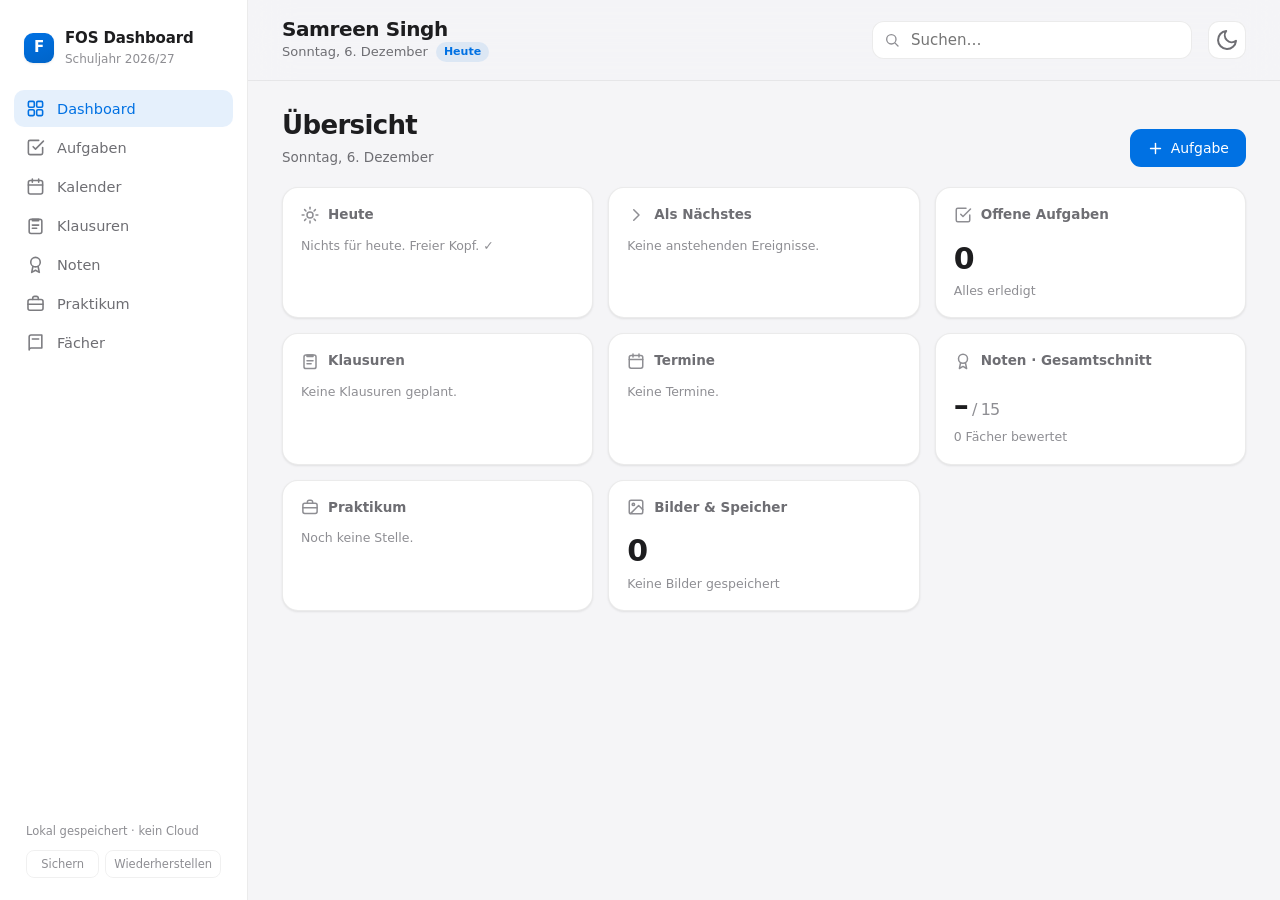
==== commit b8e1a2c7: "Update fmt.Println message from 'Hello' to 'Goodbye'" ====
--- a/fosdashboard.html
+++ b/fosdashboard.html
@@ -688,6 +688,101 @@
 .search-res .r-t { font-size: 14px; font-weight: 500; }
 .search-res .r-m { font-size: 12px; color: var(--text-3); }
 .search-empty { padding: 20px; text-align: center; color: var(--text-3); font-size: 13px; }
+
+/* =========================================================================
+   V2 · Datennetzwerk & Praktikum-Hierarchie
+   ========================================================================= */
+
+/* Backup-Aktionen in der Sidebar */
+.foot-actions { display: flex; gap: 6px; margin-top: 10px; }
+.foot-btn {
+  flex: 1;
+  font-size: 11.5px; font-weight: 500;
+  color: var(--text-3);
+  background: transparent;
+  border: 1px solid var(--border-2);
+  border-radius: 8px;
+  padding: 6px 8px;
+  transition: background 0.15s var(--ease), color 0.15s var(--ease), border 0.15s var(--ease);
+}
+.foot-btn:hover { background: var(--surface-2); color: var(--text-2); border-color: var(--border); }
+
+/* Verknüpfungs-Hinweis (z. B. Note gehört zu Klausur) */
+.link-note {
+  display: flex; align-items: flex-start; gap: 10px;
+  background: var(--accent-soft);
+  border: 1px solid var(--accent-line);
+  border-radius: 12px;
+  padding: 11px 13px;
+  margin-bottom: 16px;
+  font-size: 12.5px; line-height: 1.45;
+  color: var(--text-2);
+}
+.link-note .ico { width: 17px; height: 17px; color: var(--accent); flex: none; margin-top: 1px; }
+
+/* kleiner Text-Button in Formular-Labels (z. B. „zurücksetzen“) */
+.hint-btn {
+  float: right;
+  font-size: 11.5px; font-weight: 500;
+  color: var(--accent);
+  background: transparent; border: none; padding: 0; cursor: pointer;
+}
+.hint-btn:hover { text-decoration: underline; }
+
+/* neutraler Status-Tag (z. B. „nicht bewertet“) – kein Rot/Gelb */
+.tag-muted {
+  font-size: 11.5px; font-weight: 500;
+  color: var(--text-3);
+  background: var(--surface-2);
+  border: 1px solid var(--border-2);
+  padding: 3px 9px; border-radius: 20px;
+  white-space: nowrap;
+}
+
+/* Logo in der Stellen-Karte */
+.site-logo {
+  width: 26px; height: 26px; border-radius: 7px; overflow: hidden;
+  flex: none; box-shadow: var(--shadow-sm);
+}
+.site-logo img { width: 100%; height: 100%; object-fit: cover; display: block; }
+
+/* Zurück-Button (Chevron nach links gedreht) */
+.back-btn { width: 36px; padding: 0; justify-content: center; flex: none; }
+.back-btn .ico { transform: rotate(180deg); width: 18px; height: 18px; }
+
+/* Detailkopf einer Praktikumsstelle */
+.site-detail {
+  background: var(--surface);
+  border: 1px solid var(--border);
+  border-radius: var(--radius);
+  box-shadow: var(--shadow-sm);
+  padding: 16px 18px;
+  margin-bottom: 4px;
+  display: flex; flex-direction: column; gap: 12px;
+}
+.site-detail-logo {
+  width: 100%; max-width: 168px;
+  border-radius: 12px; overflow: hidden;
+  box-shadow: var(--shadow-sm);
+}
+.site-detail-logo img { width: 100%; display: block; cursor: zoom-in; }
+.site-meta { display: flex; flex-direction: column; gap: 9px; }
+.site-meta-row {
+  display: flex; align-items: flex-start; gap: 10px;
+  font-size: 13.5px; color: var(--text-2); line-height: 1.45;
+}
+.site-meta-row .ico { width: 16px; height: 16px; color: var(--text-3); flex: none; margin-top: 2px; }
+.site-meta-row a { color: var(--accent); text-decoration: none; }
+.site-meta-row a:hover { text-decoration: underline; }
+.site-meta-row.note {
+  color: var(--text-3); font-size: 13px;
+  padding-left: 26px; white-space: pre-wrap;
+}
+.site-detail .btn { align-self: flex-start; }
+
+/* Praktikumstag-Karte (nutzt .grade-subject als Basis) */
+.day-card { cursor: pointer; transition: box-shadow 0.18s var(--ease), border 0.18s var(--ease); }
+.day-card:hover { box-shadow: var(--shadow-md); border-color: var(--border); }
 
 /* ---------- Responsive: Smartphone ---------- */
 .overlay {
@@ -763,6 +858,10 @@
       <nav class="nav" id="nav"><!-- via JS --></nav>
       <div class="sidebar-foot">
         <div class="storage-mini" id="storageMini">–</div>
+        <div class="foot-actions">
+          <button class="foot-btn" data-act="exportData">Sichern</button>
+          <button class="foot-btn" data-act="importData">Wiederherstellen</button>
+        </div>
       </div>
     </aside>
 
@@ -796,9 +895,12 @@
 
   <script>
 /* =========================================================================
-   FOS Dashboard – app.js
+   FOS Dashboard – app.js  ·  V2
    Vanilla JS · IndexedDB · lokal · offline-fähig
-   Entitäten: subjects, tasks, exams, grades, appointments, internship, images
+   Entitäten: subjects, tasks, exams, grades, appointments,
+              internshipSites, internship (Tage), images
+   V2-Kern: Daten über IDs verbunden (Klausur→Note→Fach→Schnitt),
+            Praktikum als Hierarchie Stelle → Tag → Bericht/Bilder.
    ========================================================================= */
 
 'use strict';
@@ -878,8 +980,10 @@
    2 · IndexedDB
    ------------------------------------------------------------------------- */
 const DB_NAME = 'fos_dashboard';
-const DB_VERSION = 1;
-const STORES = ['subjects', 'tasks', 'exams', 'grades', 'appointments', 'internship', 'images'];
+const DB_VERSION = 2;
+/* V2: 'internshipSites' neu. Reihenfolge egal – Laden ist key-basiert.
+   Versions-Bump legt fehlende Stores an, bestehende Daten bleiben erhalten. */
+const STORES = ['subjects', 'tasks', 'exams', 'grades', 'appointments', 'internshipSites', 'internship', 'images'];
 let _db = null;
 
 function openDB() {
@@ -967,7 +1071,9 @@
    ------------------------------------------------------------------------- */
 const state = {
   view: 'dashboard',
-  subjects: [], tasks: [], exams: [], grades: [], appointments: [], internship: [], images: [],
+  internView: null, // { siteId } → Detailansicht einer Praktikumsstelle, sonst Liste
+  subjects: [], tasks: [], exams: [], grades: [], appointments: [],
+  internshipSites: [], internship: [], images: [],
 };
 const objUrls = new Map(); // id -> objectURL (Vorschauen)
 
@@ -978,10 +1084,8 @@
   return u;
 }
 async function loadAll() {
-  const [subjects, tasks, exams, grades, appointments, internship, images] = await Promise.all(
-    STORES.map((s) => dbAll(s))
-  );
-  Object.assign(state, { subjects, tasks, exams, grades, appointments, internship, images });
+  const results = await Promise.all(STORES.map((s) => dbAll(s)));
+  STORES.forEach((s, i) => { state[s] = results[i]; });
   state.subjects.sort((a, b) => a.name.localeCompare(b.name, 'de'));
 }
 async function reload(store) {
@@ -989,7 +1093,30 @@
   if (store === 'subjects') state.subjects.sort((a, b) => a.name.localeCompare(b.name, 'de'));
 }
 function subjectName(id) { const s = state.subjects.find((x) => x.id === id); return s ? s.name : '—'; }
+function siteName(id) { const s = state.internshipSites.find((x) => x.id === id); return s ? s.name : 'Praktikum'; }
+function daysForSite(id) { return state.internship.filter((n) => n.siteId === id); }
 function imagesFor(type, id) { return state.images.filter((im) => im.relatedItemType === type && im.relatedItemId === id); }
+
+/* V2-Datennetzwerk: Klausur ↔ Note.
+   Die Note mit examId ist die einzige Quelle für das Klausurergebnis –
+   dadurch fließt ein Klausurergebnis automatisch in Fach- und Gesamtschnitt. */
+function gradeForExam(examId) { return state.grades.find((g) => g.examId === examId) || null; }
+function examResult(examId) { const g = gradeForExam(examId); return g ? g.points : null; }
+/* Klausurergebnis schreiben/aktualisieren/entfernen (eine Note pro Klausur). */
+async function setExamResult(exam, points) {
+  const existing = gradeForExam(exam.id);
+  if (points == null) { if (existing) await dbDel('grades', existing.id); return; }
+  await dbPut('grades', {
+    id: existing ? existing.id : uid(),
+    subjectId: exam.subjectId,
+    examId: exam.id,
+    points,
+    label: exam.title || 'Klausur',
+    kind: 'exam',
+    date: exam.date || todayISO(),
+    createdAt: existing?.createdAt || Date.now(),
+  });
+}
 
 /* -------------------------------------------------------------------------
    5 · Toast / Modal / Confirm / Lightbox
@@ -1228,6 +1355,7 @@
 
 function openExamForm(existing) {
   const t = existing || {};
+  const currentResult = existing ? examResult(existing.id) : null; // aus verknüpfter Note
   const m = openModal({ title: existing ? 'Klausur bearbeiten' : 'Neue Klausur' });
   m.body.innerHTML = `
     <div class="field"><label>Titel</label><input class="input" data-f="title" value="${esc(t.title || '')}" placeholder="z. B. Schulaufgabe"></div>
@@ -1235,9 +1363,12 @@
       <div class="field"><label>Fach</label><select class="select" data-f="subjectId">${subjectOptions(t.subjectId)}</select></div>
       <div class="field"><label>Datum</label><input class="input" type="date" data-f="date" value="${esc(t.date || todayISO())}"></div>
     </div>
-    <div class="row2">
-      <div class="field"><label>Uhrzeit <span class="hint">optional</span></label><input class="input" type="time" data-f="time" value="${esc(t.time || '')}"></div>
-      <div class="field"><label>Erreichte Punkte <span class="hint">nach der Klausur</span></label><input class="input" type="number" min="0" max="15" data-f="points" value="${t.points ?? ''}" placeholder="0–15"></div>
+    <div class="field"><label>Uhrzeit <span class="hint">optional</span></label><input class="input" type="time" data-f="time" value="${esc(t.time || '')}"></div>
+    <div class="field">
+      <label>Ergebnis <span class="hint">nach der Rückgabe · fließt automatisch in den Schnitt</span>
+        <button type="button" class="hint-btn" data-ptsclear>zurücksetzen</button>
+      </label>
+      ${ptsPicker('exam', currentResult)}
     </div>
     <div class="field"><label>Notiz <span class="hint">optional</span></label><textarea class="textarea" data-f="note" placeholder="Themen, Hinweise …">${esc(t.note || '')}</textarea></div>
     <div class="field"><label>Bilder <span class="hint">z. B. zurückgegebene Klausur</span></label><div data-imghost></div></div>`;
@@ -1245,44 +1376,56 @@
     ${existing ? `<button class="btn danger" data-del>Löschen</button>` : ''}
     <button class="btn ghost" data-close>Abbrechen</button>
     <button class="btn primary" data-save>Speichern</button>`;
+  wirePtsPicker(m.el);
+  $('[data-ptsclear]', m.el).onclick = () => {
+    $$('.pts-btn', m.el).forEach((x) => x.classList.remove('on'));
+    $('[data-ptsval="exam"]', m.el).value = '';
+  };
 
   const img = mountImageEditor($('[data-imghost]', m.el), existing ? imagesFor('exam', existing.id) : []);
 
   if (existing) $('[data-del]', m.el).onclick = async () => {
-    if (await confirmDialog('Diese Klausur und zugehörige Bilder löschen?')) {
+    if (await confirmDialog('Diese Klausur, ihr Ergebnis und zugehörige Bilder löschen?')) {
+      const linked = gradeForExam(existing.id);
+      if (linked) await dbDel('grades', linked.id);
       for (const im of imagesFor('exam', existing.id)) await dbDel('images', im.id);
       await dbDel('exams', existing.id);
-      await reload('exams'); await reload('images');
+      await Promise.all([reload('exams'), reload('grades'), reload('images')]);
       m.close(); render(); toast('Klausur gelöscht');
     }
   };
   $('[data-save]', m.el).onclick = async () => {
     const g = (f) => $(`[data-f="${f}"]`, m.el);
     const id = existing ? existing.id : uid();
-    let points = g('points').value === '' ? null : Math.max(0, Math.min(15, parseInt(g('points').value, 10)));
+    const pv = $('[data-ptsval="exam"]', m.el).value;
+    const points = pv === '' ? null : parseInt(pv, 10);
     const rec = {
       id,
       title: g('title').value.trim() || 'Klausur',
       subjectId: g('subjectId').value || null,
       date: g('date').value || null,
       time: g('time').value || null,
-      points,
       note: g('note').value.trim(),
       createdAt: existing?.createdAt || Date.now(),
     };
     await dbPut('exams', rec);
+    await setExamResult(rec, points);           // Note anlegen/aktualisieren/entfernen
     await img.persist('exam', id, { category: 'Klausur', subjectId: rec.subjectId, date: rec.date, title: rec.title });
-    await reload('exams'); await reload('images');
-    m.close(); render(); toast(existing ? 'Klausur gespeichert' : 'Klausur erstellt');
+    await Promise.all([reload('exams'), reload('grades'), reload('images')]);
+    m.close(); render();
+    toast(points != null ? 'Klausur & Ergebnis gespeichert' : (existing ? 'Klausur gespeichert' : 'Klausur erstellt'));
   };
 }
 
 function openGradeForm(existing, presetSubject) {
   const t = existing || {};
+  const fromExam = !!t.examId; // Note gehört zu einer Klausur
+  const linkedExam = fromExam ? byId('exams', t.examId) : null;
   const m = openModal({ title: existing ? 'Note bearbeiten' : 'Note hinzufügen' });
   m.body.innerHTML = `
+    ${fromExam ? `<div class="link-note">${icon('clipboard')}<span>Gehört zur Klausur „${esc(linkedExam?.title || t.label || 'Klausur')}“. Fach und Ergebnis bearbeitest du am besten direkt in der Klausur.</span></div>` : ''}
     <div class="row2">
-      <div class="field"><label>Fach</label><select class="select" data-f="subjectId">${subjectOptions(t.subjectId || presetSubject, false)}</select></div>
+      <div class="field"><label>Fach</label><select class="select" data-f="subjectId" ${fromExam ? 'disabled' : ''}>${subjectOptions(t.subjectId || presetSubject, false)}</select></div>
       <div class="field"><label>Datum</label><input class="input" type="date" data-f="date" value="${esc(t.date || todayISO())}"></div>
     </div>
     <div class="field"><label>Bezeichnung <span class="hint">optional</span></label><input class="input" data-f="label" value="${esc(t.label || '')}" placeholder="z. B. Schulaufgabe, Stegreif"></div>
@@ -1294,16 +1437,17 @@
   wirePtsPicker(m.el);
 
   if (existing) $('[data-del]', m.el).onclick = async () => {
-    if (await confirmDialog('Diese Note löschen?')) {
+    const msg = fromExam ? 'Ergebnis dieser Klausur entfernen? Die Klausur selbst bleibt bestehen.' : 'Diese Note löschen?';
+    if (await confirmDialog(msg)) {
       await dbDel('grades', existing.id); await reload('grades');
-      m.close(); render(); toast('Note gelöscht');
+      m.close(); render(); toast(fromExam ? 'Ergebnis entfernt' : 'Note gelöscht');
     }
   };
   $('[data-save]', m.el).onclick = async () => {
     const g = (f) => $(`[data-f="${f}"]`, m.el);
     const pv = $('[data-ptsval="grade"]', m.el).value;
     if (pv === '') { toast('Punkte wählen'); return; }
-    const subjectId = g('subjectId').value;
+    const subjectId = fromExam ? t.subjectId : g('subjectId').value;
     if (!subjectId) { toast('Fach wählen'); return; }
     const rec = {
       id: existing ? existing.id : uid(),
@@ -1311,6 +1455,8 @@
       points: parseInt(pv, 10),
       label: g('label').value.trim(),
       date: g('date').value || todayISO(),
+      examId: t.examId || null,
+      kind: t.kind || 'manual',
       createdAt: existing?.createdAt || Date.now(),
     };
     await dbPut('grades', rec); await reload('grades');
@@ -1353,11 +1499,25 @@
   };
 }
 
-function openInternshipForm(existing) {
+function siteOptions(selected) {
+  return state.internshipSites
+    .map((s) => `<option value="${s.id}" ${s.id === selected ? 'selected' : ''}>${esc(s.name)}</option>`)
+    .join('');
+}
+
+function openInternshipForm(existing, presetSiteId) {
   const t = existing || {};
+  const siteId = t.siteId || presetSiteId || state.internshipSites[0]?.id || null;
   const m = openModal({ title: existing ? 'Praktikumstag bearbeiten' : 'Neuer Praktikumstag' });
   m.body.innerHTML = `
-    <div class="field"><label>Datum</label><input class="input" type="date" data-f="date" value="${esc(t.date || todayISO())}"></div>
+    <div class="row2">
+      <div class="field"><label>Praktikumsstelle</label><select class="select" data-f="siteId">${siteOptions(siteId)}</select></div>
+      <div class="field"><label>Datum</label><input class="input" type="date" data-f="date" value="${esc(t.date || todayISO())}"></div>
+    </div>
+    <div class="row2">
+      <div class="field"><label>Beginn <span class="hint">optional</span></label><input class="input" type="time" data-f="start" value="${esc(t.start || '')}"></div>
+      <div class="field"><label>Ende <span class="hint">optional</span></label><input class="input" type="time" data-f="end" value="${esc(t.end || '')}"></div>
+    </div>
     <div class="field"><label>Tagesbericht</label><textarea class="textarea" data-f="report" style="min-height:110px" placeholder="Was hast du heute gemacht?">${esc(t.report || '')}</textarea></div>
     <div class="field"><label>Notizen <span class="hint">optional</span></label><input class="input" data-f="note" value="${esc(t.note || '')}" placeholder="Weitere Infos"></div>
     <div class="field"><label>Bilder</label><div data-imghost></div></div>`;
@@ -1379,15 +1539,88 @@
   $('[data-save]', m.el).onclick = async () => {
     const g = (f) => $(`[data-f="${f}"]`, m.el);
     const id = existing ? existing.id : uid();
+    const chosenSite = g('siteId').value || null;
     const rec = {
-      id, date: g('date').value || todayISO(),
+      id, siteId: chosenSite,
+      date: g('date').value || todayISO(),
+      start: g('start').value || null, end: g('end').value || null,
       report: g('report').value.trim(), note: g('note').value.trim(),
       createdAt: existing?.createdAt || Date.now(),
     };
     await dbPut('internship', rec);
-    await img.persist('internship', id, { category: 'Praktikum', subjectId: null, date: rec.date, title: 'Praktikum' });
+    await img.persist('internship', id, { category: 'Praktikum', subjectId: null, date: rec.date, title: siteName(chosenSite) });
     await reload('internship'); await reload('images');
+    if (chosenSite) state.internView = { siteId: chosenSite };
     m.close(); render(); toast(existing ? 'Praktikumstag gespeichert' : 'Praktikumstag erstellt');
+  };
+}
+
+function openInternshipSiteForm(existing) {
+  const t = existing || {};
+  const m = openModal({ title: existing ? 'Praktikumsstelle bearbeiten' : 'Neue Praktikumsstelle' });
+  m.body.innerHTML = `
+    <div class="field"><label>Name der Einrichtung</label><input class="input" data-f="name" value="${esc(t.name || '')}" placeholder="z. B. Seniorenheim Sonnenhof"></div>
+    <div class="field"><label>Art der Einrichtung <span class="hint">optional</span></label><input class="input" data-f="kind" value="${esc(t.kind || '')}" placeholder="z. B. Altenpflege, Kindergarten, Klinik …"></div>
+    <div class="field"><label>Adresse <span class="hint">optional</span></label><input class="input" data-f="address" value="${esc(t.address || '')}" placeholder="Straße, PLZ Ort"></div>
+    <div class="row2">
+      <div class="field"><label>Ansprechpartner <span class="hint">optional</span></label><input class="input" data-f="contact" value="${esc(t.contact || '')}" placeholder="Name"></div>
+      <div class="field"><label>Telefon <span class="hint">optional</span></label><input class="input" type="tel" data-f="phone" value="${esc(t.phone || '')}" placeholder="Telefonnummer"></div>
+    </div>
+    <div class="field"><label>E-Mail <span class="hint">optional</span></label><input class="input" type="email" data-f="email" value="${esc(t.email || '')}" placeholder="E-Mail"></div>
+    <div class="row2">
+      <div class="field"><label>Von <span class="hint">optional</span></label><input class="input" type="date" data-f="periodStart" value="${esc(t.periodStart || '')}"></div>
+      <div class="field"><label>Bis <span class="hint">optional</span></label><input class="input" type="date" data-f="periodEnd" value="${esc(t.periodEnd || '')}"></div>
+    </div>
+    <div class="field"><label>Notizen <span class="hint">optional</span></label><textarea class="textarea" data-f="note" placeholder="Weitere Infos zur Stelle">${esc(t.note || '')}</textarea></div>
+    <div class="field"><label>Logo / Bild <span class="hint">optional</span></label><div data-imghost></div></div>`;
+  m.foot.innerHTML = `
+    ${existing ? `<button class="btn danger" data-del>Löschen</button>` : ''}
+    <button class="btn ghost" data-close>Abbrechen</button>
+    <button class="btn primary" data-save>Speichern</button>`;
+  setTimeout(() => $('[data-f="name"]', m.el).focus(), 60);
+
+  const img = mountImageEditor($('[data-imghost]', m.el), existing ? imagesFor('internshipSite', existing.id) : []);
+
+  if (existing) $('[data-del]', m.el).onclick = async () => {
+    const days = daysForSite(existing.id);
+    const dayImgs = days.reduce((n, d) => n + imagesFor('internship', d.id).length, 0);
+    const msg = days.length
+      ? `„${existing.name}“ mit ${days.length} Praktikumstag${days.length === 1 ? '' : 'en'} und allen zugehörigen Bildern löschen?`
+      : `„${existing.name}“ löschen?`;
+    if (await confirmDialog(msg)) {
+      for (const d of days) {
+        for (const im of imagesFor('internship', d.id)) await dbDel('images', im.id);
+        await dbDel('internship', d.id);
+      }
+      for (const im of imagesFor('internshipSite', existing.id)) await dbDel('images', im.id);
+      await dbDel('internshipSites', existing.id);
+      await Promise.all([reload('internshipSites'), reload('internship'), reload('images')]);
+      state.internView = null;
+      m.close(); render(); toast(`Stelle gelöscht${dayImgs ? '' : ''}`);
+    }
+  };
+  $('[data-save]', m.el).onclick = async () => {
+    const g = (f) => $(`[data-f="${f}"]`, m.el);
+    const name = g('name').value.trim();
+    if (!name) { g('name').focus(); toast('Name fehlt'); return; }
+    const id = existing ? existing.id : uid();
+    const rec = {
+      id, name,
+      kind: g('kind').value.trim(),
+      address: g('address').value.trim(),
+      contact: g('contact').value.trim(),
+      phone: g('phone').value.trim(),
+      email: g('email').value.trim(),
+      periodStart: g('periodStart').value || null,
+      periodEnd: g('periodEnd').value || null,
+      note: g('note').value.trim(),
+      createdAt: existing?.createdAt || Date.now(),
+    };
+    await dbPut('internshipSites', rec);
+    await img.persist('internshipSite', id, { category: 'Praktikum', subjectId: null, date: todayISO(), title: name });
+    await reload('internshipSites'); await reload('images');
+    state.internView = { siteId: id };
+    m.close(); render(); toast(existing ? 'Stelle gespeichert' : 'Stelle erstellt');
   };
 }
 
@@ -1439,7 +1672,7 @@
     ...todayExams.map((e) => ({ t: `${esc(e.title)} · ${esc(subjectName(e.subjectId))}`, m: 'Klausur' + (e.time ? ' · ' + e.time : ''), cls: 'danger', act: `openExam:${e.id}` })),
     ...todayTasks.map((t) => ({ t: esc(t.title), m: (t.subjectId ? subjectName(t.subjectId) : 'Aufgabe') + (daysUntil(t.dueDate) < 0 ? ' · überfällig' : ''), cls: daysUntil(t.dueDate) < 0 ? 'over' : 'danger', act: `openTask:${t.id}` })),
     ...todayAppts.map((a) => ({ t: esc(a.title), m: 'Termin' + (a.time ? ' · ' + a.time : ''), cls: 'accent', act: `openAppt:${a.id}` })),
-    ...todayIntern.map((i) => ({ t: 'Praktikum', m: i.report ? i.report.slice(0, 40) : 'Tagesbericht', cls: 'accent', act: `openIntern:${i.id}` })),
+    ...todayIntern.map((i) => ({ t: 'Praktikum · ' + esc(siteName(i.siteId)), m: i.report ? i.report.slice(0, 40) : 'Tagesbericht', cls: 'accent', act: `openIntern:${i.id}` })),
   ];
 
   const upcoming = [
@@ -1518,9 +1751,9 @@
 
       <div class="card interactive" data-act="goto:internship">
         <div class="card-head">${icon('briefcase')}<span class="card-title">Praktikum</span></div>
-        ${lastIntern ? `<div class="mini-t" style="font-size:14.5px">${esc(fmtLong.format(parseISO(lastIntern.date)))}</div>
-          <div class="stat-sub" style="margin-top:4px">${esc(lastIntern.report ? lastIntern.report.slice(0, 60) : 'Ohne Bericht')}</div>`
-          : `<div class="stat-sub">Noch kein Eintrag.</div>`}
+        ${lastIntern ? `<div class="mini-t" style="font-size:14.5px">${esc(siteName(lastIntern.siteId))}</div>
+          <div class="stat-sub" style="margin-top:4px">${esc(fmtLong.format(parseISO(lastIntern.date)))}${lastIntern.report ? ' · ' + esc(lastIntern.report.slice(0, 44)) : ''}</div>`
+          : `<div class="stat-sub">Noch keine Stelle.</div>`}
       </div>
 
       <div class="card interactive" data-act="gallery">
@@ -1581,7 +1814,7 @@
     state.tasks.filter((t) => !t.done && t.dueDate === iso).forEach((t) => events.push({ type: 'task', time: t.dueTime || '', title: t.title, sub: t.subjectId ? subjectName(t.subjectId) : 'Aufgabe / Abgabe', act: `openTask:${t.id}` }));
     state.exams.filter((e) => e.date === iso).forEach((e) => events.push({ type: 'exam', time: e.time || '', title: e.title, sub: 'Klausur · ' + subjectName(e.subjectId), act: `openExam:${e.id}` }));
     state.appointments.filter((a) => a.date === iso).forEach((a) => events.push({ type: 'appt', time: a.time || '', title: a.title, sub: 'Termin', act: `openAppt:${a.id}` }));
-    state.internship.filter((n) => n.date === iso).forEach((n) => events.push({ type: 'intern', time: '', title: 'Praktikum', sub: n.report ? n.report.slice(0, 50) : 'Tagesbericht', act: `openIntern:${n.id}` }));
+    state.internship.filter((n) => n.date === iso).forEach((n) => events.push({ type: 'intern', time: '', title: 'Praktikum · ' + siteName(n.siteId), sub: n.report ? n.report.slice(0, 50) : 'Tagesbericht', act: `openIntern:${n.id}` }));
     events.sort((a, b) => (a.time || '99').localeCompare(b.time || '99'));
     if (events.length || i <= 1) days.push({ iso, d, events });
   }
@@ -1625,6 +1858,11 @@
   const meta = e.date ? dueMeta(e.date, e.time) : { cls: '', label: '' };
   const imgs = imagesFor('exam', e.id).length;
   const past = e.date && daysUntil(e.date) < 0;
+  const result = examResult(e.id);
+  let end;
+  if (result != null) end = `<span class="grade-avg-badge" style="font-size:14px">${result} P</span>`;
+  else if (past) end = `<span class="tag-muted">nicht bewertet</span>`;
+  else end = `<span class="due ${meta.cls}">${esc(relDayName(e.date))}</span>`;
   return `<div class="row" data-act="openExam:${e.id}">
     <span class="cal-bar exam" style="width:4px;height:34px;border-radius:3px"></span>
     <div class="row-main">
@@ -1633,7 +1871,7 @@
     </div>
     <div class="row-end">
       ${imgs ? `<span class="thumb-count">${icon('image')}${imgs}</span>` : ''}
-      ${e.points != null ? `<span class="grade-avg-badge" style="font-size:14px">${e.points} P</span>` : (past ? '' : `<span class="due ${meta.cls}">${esc(relDayName(e.date))}</span>`)}
+      ${end}
     </div>
   </div>`;
 }
@@ -1675,23 +1913,88 @@
   </div>`;
 }
 
-/* --- Praktikum --- */
+/* --- Praktikum (V2: Stelle → Tage) --- */
 function renderInternship() {
-  const sorted = [...state.internship].sort((a, b) => b.date.localeCompare(a.date));
+  // Detailansicht einer Stelle?
+  if (state.internView && state.internView.siteId) {
+    const site = state.internshipSites.find((s) => s.id === state.internView.siteId);
+    if (site) return renderInternshipSite(site);
+    state.internView = null; // Stelle existiert nicht mehr → zurück zur Liste
+  }
+  const sites = [...state.internshipSites].sort((a, b) => a.name.localeCompare(b.name, 'de'));
   $('#view').innerHTML = `
     <div class="page-head">
-      <div><div class="page-title">Praktikum</div><div class="page-sub">${sorted.length} dokumentierte Tage</div></div>
-      <button class="btn primary" data-act="newIntern">${icon('plus')} Praktikumstag</button>
-    </div>
-    ${sorted.length ? sorted.map(internCard).join('') : emptyBlock('Noch kein Praktikumstag dokumentiert.')}`;
-}
-function internCard(n) {
+      <div><div class="page-title">Praktikum</div><div class="page-sub">${sites.length} Praktikumsstelle${sites.length === 1 ? '' : 'n'}</div></div>
+      <button class="btn primary" data-act="newSite">${icon('plus')} Praktikumsstelle</button>
+    </div>
+    ${sites.length ? `<div class="grid">${sites.map(siteCard).join('')}</div>`
+      : emptyBlock('Noch keine Praktikumsstelle.', 'Lege eine Einrichtung an – z. B. Seniorenheim, Kindergarten, Klinik. Danach dokumentierst du dort deine Tage.')}`;
+}
+function siteCard(s) {
+  const days = daysForSite(s.id);
+  const period = fmtPeriod(s.periodStart, s.periodEnd);
+  const logo = imagesFor('internshipSite', s.id)[0];
+  return `<div class="card interactive" data-act="openSite:${s.id}">
+    <div class="card-head">
+      ${logo ? `<span class="site-logo"><img src="${thumbUrl(logo)}" alt=""></span>` : icon('briefcase')}
+      <span class="card-title">${esc(s.name)}</span>
+    </div>
+    ${s.kind ? `<div class="stat-sub" style="margin-top:-2px">${esc(s.kind)}</div>` : ''}
+    <div class="row-meta" style="gap:14px;margin-top:10px">
+      <span>${days.length} Tag${days.length === 1 ? '' : 'e'}</span>
+      ${period ? `<span>${esc(period)}</span>` : ''}
+    </div>
+    ${s.address ? `<div class="stat-sub" style="margin-top:8px">${esc(s.address)}</div>` : ''}
+  </div>`;
+}
+function fmtPeriod(a, b) {
+  if (a && b) return `${fmtShort(a)} – ${fmtShort(b)}`;
+  if (a) return `ab ${fmtShort(a)}`;
+  if (b) return `bis ${fmtShort(b)}`;
+  return '';
+}
+function renderInternshipSite(site) {
+  const days = daysForSite(site.id).sort((a, b) => (b.date || '').localeCompare(a.date || ''));
+  const contactBits = [
+    site.contact ? esc(site.contact) : '',
+    site.phone ? `<a href="tel:${esc(site.phone)}">${esc(site.phone)}</a>` : '',
+    site.email ? `<a href="mailto:${esc(site.email)}">${esc(site.email)}</a>` : '',
+  ].filter(Boolean);
+  const period = fmtPeriod(site.periodStart, site.periodEnd);
+  const logo = imagesFor('internshipSite', site.id)[0];
+
+  $('#view').innerHTML = `
+    <div class="page-head">
+      <div style="display:flex;align-items:center;gap:12px;min-width:0">
+        <button class="btn ghost sm back-btn" data-act="internList" aria-label="Zurück">${icon('chevron')}</button>
+        <div style="min-width:0"><div class="page-title" style="overflow:hidden;text-overflow:ellipsis">${esc(site.name)}</div>
+          <div class="page-sub">${esc(site.kind || 'Praktikumsstelle')}</div></div>
+      </div>
+      <button class="btn primary" data-act="newDayFor:${site.id}">${icon('plus')} Praktikumstag</button>
+    </div>
+
+    <div class="site-detail">
+      ${logo ? `<div class="site-detail-logo"><img src="${thumbUrl(logo)}" alt="" data-act="lightbox:${logo.id}"></div>` : ''}
+      <div class="site-meta">
+        ${site.address ? `<div class="site-meta-row">${icon('briefcase')}<span>${esc(site.address)}</span></div>` : ''}
+        ${contactBits.length ? `<div class="site-meta-row">${icon('inbox')}<span>${contactBits.join(' · ')}</span></div>` : ''}
+        ${period ? `<div class="site-meta-row">${icon('calendar')}<span>${esc(period)}</span></div>` : ''}
+        ${site.note ? `<div class="site-meta-row note">${esc(site.note)}</div>` : ''}
+      </div>
+      <button class="btn ghost sm" data-act="editSite:${site.id}">${icon('pencil')} Stelle bearbeiten</button>
+    </div>
+
+    <div class="section-label">Praktikumstage · ${days.length}</div>
+    ${days.length ? days.map(siteDayCard).join('') : emptyBlock('Noch kein Tag dokumentiert.', 'Tippe oben rechts auf „Praktikumstag“.')}`;
+}
+function siteDayCard(n) {
   const imgs = imagesFor('internship', n.id);
-  return `<div class="grade-subject" data-act="openIntern:${n.id}" style="cursor:pointer">
+  const timespan = (n.start || n.end) ? `${n.start || ''}${n.start && n.end ? ' – ' : ''}${n.end || ''} Uhr` : '';
+  return `<div class="grade-subject day-card" data-act="openIntern:${n.id}" style="cursor:pointer">
     <div class="grade-subject-head">
-      ${icon('briefcase')}
-      <div><div class="mini-t" style="font-size:15px">${esc(relDayName(n.date))} · ${esc(fmtLong.format(parseISO(n.date)))}</div>
-      ${n.note ? `<div class="stat-sub">${esc(n.note)}</div>` : ''}</div>
+      ${icon('clock')}
+      <div><div class="mini-t" style="font-size:15px">${esc(fmtLong.format(parseISO(n.date)))}</div>
+      <div class="stat-sub">${esc(fmtWeekday.format(parseISO(n.date)))}${timespan ? ' · ' + esc(timespan) : ''}${n.note ? ' · ' + esc(n.note) : ''}</div></div>
       ${imgs.length ? `<span class="thumb-count" style="margin-left:auto">${icon('image')}${imgs.length}</span>` : ''}
     </div>
     ${n.report ? `<p style="color:var(--text-2);font-size:14px;line-height:1.5;margin-bottom:${imgs.length ? '12px' : '0'}">${esc(n.report)}</p>` : ''}
@@ -1794,10 +2097,21 @@
 }
 function navigate(view) {
   state.view = view;
+  state.internView = null; // Nav landet immer auf der Stellen-Liste, nie in einer Detailansicht
   if (location.hash !== '#' + view) history.replaceState(null, '', '#' + view);
   closeMenu();
   render();
   $('#view').scrollTop = 0;
+  window.scrollTo(0, 0);
+}
+/* Detailansicht einer Praktikumsstelle öffnen (ohne navigate, damit internView gesetzt bleibt) */
+function openSiteDetail(id) {
+  if (!byId('internshipSites', id)) return;
+  state.view = 'internship';
+  state.internView = { siteId: id };
+  if (location.hash !== '#internship') history.replaceState(null, '', '#internship');
+  closeMenu();
+  render();
   window.scrollTo(0, 0);
 }
 
@@ -1825,6 +2139,13 @@
     case 'newGradeFor': return openGradeForm(null, arg);
     case 'goto': return navigate(arg);
     case 'gallery': return openGallery();
+    case 'newSite': return openInternshipSiteForm();
+    case 'editSite': return openInternshipSiteForm(byId('internshipSites', arg));
+    case 'openSite': return openSiteDetail(arg);
+    case 'internList': { state.internView = null; render(); return; }
+    case 'newDayFor': return openInternshipForm(null, arg);
+    case 'exportData': return exportBackup();
+    case 'importData': return importBackupPrompt();
     case 'openTask': return openTaskForm(byId('tasks', arg));
     case 'openExam': return openExamForm(byId('exams', arg));
     case 'openAppt': return openAppointmentForm(byId('appointments', arg));
@@ -1872,8 +2193,10 @@
       .map((s) => ({ icon: 'book', t: s.name, m: `Ø ${fmtAvg(subjectAverage(s.id))}`, act: `goto:grades` })),
     Termine: state.appointments.filter((a) => has(a.title) || has(a.note)).slice(0, 5)
       .map((a) => ({ icon: 'calendar', t: a.title, m: a.date ? relDayName(a.date) : '', act: `openAppt:${a.id}` })),
-    Praktikum: state.internship.filter((n) => has(n.report) || has(n.note) || has(relDayName(n.date))).slice(0, 5)
-      .map((n) => ({ icon: 'briefcase', t: `Praktikum · ${fmtShort(n.date)}`, m: n.report ? n.report.slice(0, 40) : '', act: `openIntern:${n.id}` })),
+    Praktikumsstellen: state.internshipSites.filter((s) => has(s.name) || has(s.kind) || has(s.address) || has(s.contact) || has(s.note)).slice(0, 6)
+      .map((s) => ({ icon: 'briefcase', t: s.name, m: [s.kind, `${daysForSite(s.id).length} Tage`].filter(Boolean).join(' · '), act: `openSite:${s.id}` })),
+    Praktikumstage: state.internship.filter((n) => has(n.report) || has(n.note) || has(siteName(n.siteId)) || has(relDayName(n.date))).slice(0, 5)
+      .map((n) => ({ icon: 'clock', t: `${siteName(n.siteId)} · ${fmtShort(n.date)}`, m: n.report ? n.report.slice(0, 40) : '', act: `openIntern:${n.id}` })),
     Bilder: state.images.filter((im) => has(im.title) || has(im.category) || has(subjectName(im.subjectId))).slice(0, 6)
       .map((im) => ({ icon: 'image', t: im.title || im.category, m: `${im.category}${im.subjectId ? ' · ' + subjectName(im.subjectId) : ''}`, act: `lightbox:${im.id}` })),
   };
@@ -1921,6 +2244,129 @@
     }
     await reload('subjects');
   }
+}
+
+/* V1 → V2 Migration (additiv, zerstörungsfrei):
+   1. Praktikumstage aus V1 hatten keine siteId → einer automatisch angelegten
+      Sammel-Stelle „Mein Praktikum“ zuordnen, damit sie sichtbar bleiben.
+   2. V1-Klausuren mit direkt gespeicherten Punkten (exam.points) → in die
+      verknüpfte Note überführen, damit sie in Fach-/Gesamtschnitt zählen.
+   Es wird nichts gelöscht und nichts dupliziert. */
+async function migrateData() {
+  let touchedSites = false, touchedDays = false, touchedGrades = false;
+
+  const orphanDays = state.internship.filter((n) => !n.siteId);
+  if (orphanDays.length) {
+    let bucket = state.internshipSites.find((s) => s.migratedDefault);
+    if (!bucket) {
+      bucket = {
+        id: uid(), name: 'Mein Praktikum', kind: '', address: '',
+        contact: '', phone: '', email: '', periodStart: null, periodEnd: null,
+        note: 'Automatisch aus früheren Einträgen angelegt. Du kannst sie umbenennen.',
+        migratedDefault: true, createdAt: Date.now(),
+      };
+      await dbPut('internshipSites', bucket);
+      touchedSites = true;
+    }
+    for (const n of orphanDays) { n.siteId = bucket.id; await dbPut('internship', n); }
+    touchedDays = true;
+  }
+
+  for (const ex of state.exams) {
+    if (ex.points != null && !gradeForExam(ex.id)) {
+      await setExamResult(ex, ex.points);
+      touchedGrades = true;
+    }
+  }
+
+  const jobs = [];
+  if (touchedSites) jobs.push(reload('internshipSites'));
+  if (touchedDays) jobs.push(reload('internship'));
+  if (touchedGrades) jobs.push(reload('grades'));
+  if (jobs.length) await Promise.all(jobs);
+}
+
+/* ---- Lokales Backup: Export / Import (JSON, inkl. Bilder als Data-URL) ---- */
+function blobToDataURL(blob) {
+  return new Promise((res, rej) => {
+    const r = new FileReader();
+    r.onload = () => res(r.result);
+    r.onerror = () => rej(r.error);
+    r.readAsDataURL(blob);
+  });
+}
+function dataURLToBlob(dataURL) {
+  const [head, b64] = dataURL.split(',');
+  const mime = (head.match(/data:([^;]+)/) || [])[1] || 'application/octet-stream';
+  const bin = atob(b64);
+  const arr = new Uint8Array(bin.length);
+  for (let i = 0; i < bin.length; i++) arr[i] = bin.charCodeAt(i);
+  return new Blob([arr], { type: mime });
+}
+async function exportBackup() {
+  try {
+    toast('Sicherung wird erstellt …');
+    const data = { app: 'fos-dashboard', version: DB_VERSION, exportedAt: new Date().toISOString(), stores: {} };
+    for (const s of STORES) {
+      const rows = await dbAll(s);
+      if (s === 'images') {
+        data.stores[s] = await Promise.all(rows.map(async (r) => ({
+          ...r,
+          blob: await blobToDataURL(r.blob),
+          thumb: r.thumb ? await blobToDataURL(r.thumb) : null,
+        })));
+      } else {
+        data.stores[s] = rows;
+      }
+    }
+    const blob = new Blob([JSON.stringify(data)], { type: 'application/json' });
+    const url = URL.createObjectURL(blob);
+    const a = document.createElement('a');
+    a.href = url;
+    a.download = `fos-dashboard-backup-${todayISO()}.json`;
+    document.body.appendChild(a); a.click(); a.remove();
+    setTimeout(() => URL.revokeObjectURL(url), 4000);
+    toast('Sicherung gespeichert');
+  } catch (err) { console.error(err); toast('Sicherung fehlgeschlagen'); }
+}
+function importBackupPrompt() {
+  const input = document.createElement('input');
+  input.type = 'file';
+  input.accept = 'application/json,.json';
+  input.onchange = async () => {
+    const file = input.files && input.files[0];
+    if (!file) return;
+    try {
+      const data = JSON.parse(await file.text());
+      if (!data || !data.stores) { toast('Ungültige Sicherungsdatei'); return; }
+      const count = Object.values(data.stores).reduce((n, arr) => n + (Array.isArray(arr) ? arr.length : 0), 0);
+      const ok = await confirmDialog(
+        `${count} Einträge aus der Sicherung übernehmen? Einträge mit gleicher ID werden aktualisiert – es wird nichts gelöscht.`,
+        { danger: false, okLabel: 'Importieren' }
+      );
+      if (!ok) return;
+      toast('Import läuft …');
+      for (const s of STORES) {
+        const rows = data.stores[s];
+        if (!Array.isArray(rows)) continue;
+        for (const r of rows) {
+          if (s === 'images') {
+            const rec = { ...r };
+            if (typeof rec.blob === 'string') rec.blob = dataURLToBlob(rec.blob);
+            if (typeof rec.thumb === 'string') rec.thumb = dataURLToBlob(rec.thumb);
+            await dbPut('images', rec);
+          } else {
+            await dbPut(s, r);
+          }
+        }
+      }
+      await loadAll();
+      await migrateData();
+      render();
+      toast('Sicherung importiert');
+    } catch (err) { console.error(err); toast('Import fehlgeschlagen'); }
+  };
+  input.click();
 }
 
 function bindGlobalEvents() {
@@ -1971,6 +2417,7 @@
     await openDB();
     await loadAll();
     await seedIfEmpty();
+    await migrateData();
   } catch (err) {
     $('#view').innerHTML = emptyBlock('Speicher konnte nicht geöffnet werden.', 'Bitte im Browser den privaten Modus deaktivieren und neu laden.');
     console.error(err);
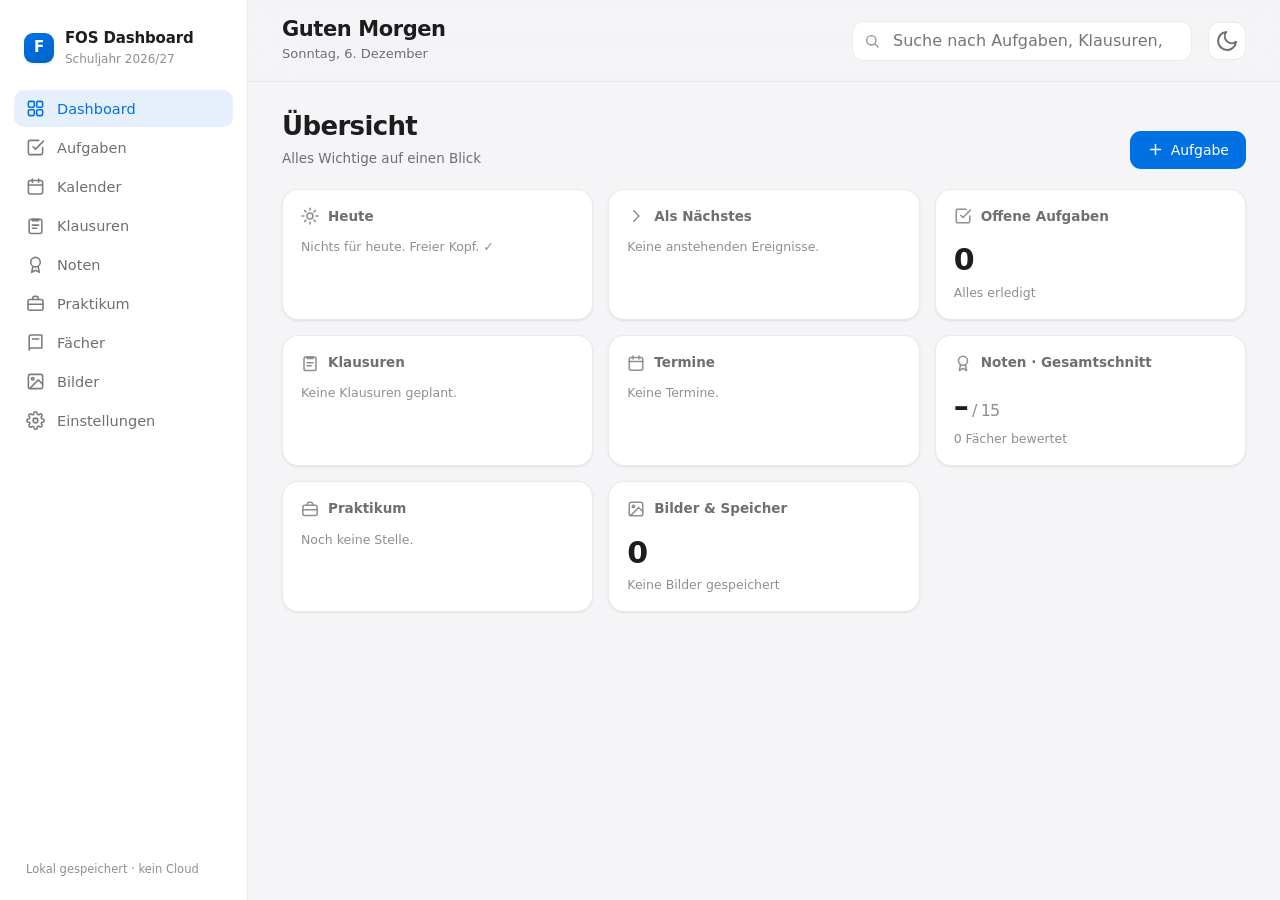
==== commit bfd1d17e: "Update print statement to say 'Goodbye World'" ====
--- a/fosdashboard.html
+++ b/fosdashboard.html
@@ -212,28 +212,27 @@
   align-items: center; justify-content: center;
   flex: none;
 }
-.head-titles { display: flex; flex-direction: column; min-width: 0; }
-.head-name { font-size: 20px; font-weight: 700; letter-spacing: -0.02em; line-height: 1.1; }
-.head-date { font-size: 13px; color: var(--text-2); margin-top: 2px; display: flex; align-items: center; gap: 8px; }
-.pill-today {
-  font-size: 11px; font-weight: 600;
-  color: var(--accent);
-  background: var(--accent-soft);
-  padding: 2px 8px; border-radius: 20px;
-}
+.head-titles { display: flex; flex-direction: column; min-width: 0; margin-right: auto; }
+.head-greeting { font-size: 21px; font-weight: 700; letter-spacing: -0.02em; line-height: 1.12; }
+.head-greeting .greet-name { color: var(--accent); }
+.head-date { font-size: 13px; color: var(--text-2); margin-top: 3px; }
+.head-actions { display: flex; align-items: center; gap: 10px; flex: none; }
 
 .search {
-  margin-left: auto;
   position: relative;
-  width: min(320px, 40vw);
+  width: min(340px, 32vw);
+  flex: none;
 }
 .search input {
   width: 100%;
-  height: 38px;
-  padding: 0 14px 0 38px;
+  height: 40px;
+  padding: 0 14px 0 40px;
   border-radius: 12px;
   border: 1px solid var(--border);
   background: var(--surface);
+  color: var(--text);
+  font-family: var(--font);
+  font-size: 16px; /* ≥16px gegen iOS-Zoom */
   outline: none;
   transition: border 0.15s var(--ease), box-shadow 0.15s var(--ease);
 }
@@ -590,10 +589,13 @@
 .field .hint { font-weight: 400; color: var(--text-3); }
 .input, .textarea, .select {
   width: 100%;
-  padding: 10px 13px;
+  padding: 11px 13px;
   border-radius: 11px;
   border: 1px solid var(--border);
   background: var(--surface-2);
+  color: var(--text);
+  font-family: var(--font);
+  font-size: 16px; /* ≥16px verhindert Auto-Zoom in iOS Safari */
   outline: none;
   transition: border 0.15s var(--ease), box-shadow 0.15s var(--ease);
   -webkit-appearance: none;
@@ -784,6 +786,147 @@
 .day-card { cursor: pointer; transition: box-shadow 0.18s var(--ease), border 0.18s var(--ease); }
 .day-card:hover { box-shadow: var(--shadow-md); border-color: var(--border); }
 
+/* =========================================================================
+   V3 · Design, UX & Polish
+   ========================================================================= */
+
+/* Touch-Feinschliff */
+* { -webkit-tap-highlight-color: transparent; }
+button, a, [data-act], .nav-item, .card.interactive, .row, .day-row, .site-card, .mini-row.click, .cal-event, .seg-btn {
+  touch-action: manipulation;
+}
+.card.interactive:active { transform: scale(0.99); }
+.nav-item:active { transform: scale(0.98); }
+.row:active, .day-row:active, .site-card:active, .mini-row.click:active, .cal-event:active { background: var(--surface-2); }
+
+/* Seitenübergang – dezenter Fade + minimaler Slide */
+@keyframes viewIn {
+  from { opacity: 0; transform: translateY(8px); }
+  to   { opacity: 1; transform: none; }
+}
+.view-anim { animation: viewIn 0.24s var(--ease); }
+
+/* Praktikum – Stellen-Liste (horizontale Karten) */
+.site-list { display: flex; flex-direction: column; gap: 10px; }
+.site-card {
+  display: flex; align-items: center; gap: 14px;
+  background: var(--surface);
+  border: 1px solid var(--border);
+  border-radius: var(--radius);
+  padding: 12px 14px;
+  box-shadow: var(--shadow-sm);
+  cursor: pointer;
+  transition: box-shadow 0.18s var(--ease), transform 0.12s var(--ease), border 0.18s var(--ease);
+}
+.site-card:hover { box-shadow: var(--shadow-md); transform: translateY(-1px); }
+.site-card-thumb {
+  width: 58px; height: 58px; border-radius: 12px; flex: none;
+  overflow: hidden; background: var(--surface-2);
+  display: grid; place-items: center; color: var(--text-3);
+}
+.site-card-thumb img { width: 100%; height: 100%; object-fit: cover; }
+.site-card-thumb .ico { width: 24px; height: 24px; }
+.site-card-main { flex: 1; min-width: 0; }
+.site-card-name { font-size: 16px; font-weight: 600; letter-spacing: -0.01em; white-space: nowrap; overflow: hidden; text-overflow: ellipsis; }
+.site-card-kind { font-size: 13px; color: var(--text-2); margin-top: 1px; }
+.site-card-meta { display: flex; flex-wrap: wrap; gap: 12px; margin-top: 6px; font-size: 12.5px; color: var(--text-3); }
+.day-chev { color: var(--text-3); flex: none; display: grid; place-items: center; }
+.day-chev .ico { width: 18px; height: 18px; }
+
+/* Praktikum – Detailkopf mit Hero-Bild */
+.detail-head { justify-content: space-between; }
+.site-hero {
+  position: relative;
+  width: 100%; height: 220px;
+  border-radius: var(--radius);
+  overflow: hidden;
+  margin-bottom: 14px;
+  box-shadow: var(--shadow-sm);
+  background: var(--surface-2);
+  cursor: zoom-in;
+}
+.site-hero img { width: 100%; height: 100%; object-fit: cover; display: block; }
+.site-hero-cap {
+  position: absolute; left: 0; right: 0; bottom: 0;
+  padding: 34px 18px 16px;
+  background: linear-gradient(to top, rgba(0,0,0,0.68), rgba(0,0,0,0));
+  color: #fff;
+}
+.site-hero-cap h2 { font-size: 23px; font-weight: 700; letter-spacing: -0.02em; }
+.site-hero-cap span { font-size: 13.5px; opacity: 0.92; }
+.site-headline { margin-bottom: 14px; }
+.site-headline h2 { font-size: 25px; font-weight: 700; letter-spacing: -0.025em; }
+.site-kind { font-size: 14px; color: var(--text-2); margin-top: 3px; }
+
+/* Praktikumstage – kompakte Zeilen mit Datums-Badge */
+.day-list { display: flex; flex-direction: column; gap: 8px; }
+.day-row {
+  display: flex; align-items: center; gap: 14px;
+  background: var(--surface);
+  border: 1px solid var(--border);
+  border-radius: 14px;
+  padding: 11px 14px;
+  box-shadow: var(--shadow-sm);
+  cursor: pointer;
+  transition: box-shadow 0.18s var(--ease), border 0.18s var(--ease);
+}
+.day-row:hover { box-shadow: var(--shadow-md); }
+.day-date {
+  width: 46px; flex: none;
+  display: flex; flex-direction: column; align-items: center;
+  padding: 6px 0; border-radius: 10px;
+  background: var(--accent-soft); color: var(--accent);
+}
+.day-date .dd { font-size: 18px; font-weight: 700; line-height: 1; font-variant-numeric: tabular-nums; }
+.day-date .dm { font-size: 10.5px; font-weight: 600; text-transform: uppercase; letter-spacing: 0.03em; margin-top: 2px; }
+.day-main { flex: 1; min-width: 0; }
+.day-title { font-size: 15px; font-weight: 500; }
+.day-status { font-size: 12.5px; color: var(--text-2); margin-top: 2px; }
+.day-status.muted { color: var(--text-3); font-style: italic; }
+
+/* Einstellungen */
+.settings-list { display: flex; flex-direction: column; gap: 12px; max-width: 560px; }
+.settings-card {
+  background: var(--surface);
+  border: 1px solid var(--border);
+  border-radius: var(--radius);
+  padding: 16px 18px;
+  box-shadow: var(--shadow-sm);
+}
+.settings-label {
+  display: flex; align-items: center; gap: 8px;
+  font-size: 14.5px; font-weight: 600; letter-spacing: -0.01em;
+}
+.settings-label .ico { width: 17px; height: 17px; color: var(--text-3); }
+.settings-hint { font-size: 12.5px; color: var(--text-3); margin: 6px 0 12px; line-height: 1.45; }
+.settings-card .input { max-width: 320px; }
+.settings-actions { display: flex; gap: 10px; flex-wrap: wrap; }
+.seg {
+  display: inline-flex; gap: 4px; margin-top: 12px;
+  background: var(--surface-2); border: 1px solid var(--border-2);
+  border-radius: 12px; padding: 4px;
+}
+.seg-btn {
+  display: inline-flex; align-items: center; gap: 7px;
+  padding: 8px 16px; border-radius: 9px;
+  font-size: 13.5px; font-weight: 500; color: var(--text-2);
+  background: transparent; border: none;
+  transition: background 0.15s var(--ease), color 0.15s var(--ease);
+}
+.seg-btn .ico { width: 16px; height: 16px; }
+.seg-btn.on { background: var(--surface); color: var(--text); box-shadow: var(--shadow-sm); }
+
+/* Bilder-Seite */
+.gallery-grid { grid-template-columns: repeat(auto-fill, minmax(120px, 1fr)); }
+.img-cell { margin: 0; }
+.img-cap {
+  position: absolute; left: 0; right: 0; bottom: 0;
+  padding: 14px 8px 6px;
+  font-size: 10.5px; color: #fff;
+  background: linear-gradient(to top, rgba(0,0,0,0.6), rgba(0,0,0,0));
+  white-space: nowrap; overflow: hidden; text-overflow: ellipsis;
+}
+
 /* ---------- Responsive: Smartphone ---------- */
 .overlay {
   display: none;
@@ -797,7 +940,7 @@
   .app { grid-template-columns: 1fr; }
   .sidebar {
     position: fixed; left: 0; top: 0;
-    width: min(280px, 82vw);
+    width: min(300px, 84vw);
     transform: translateX(-100%);
     transition: transform 0.26s var(--ease);
     box-shadow: var(--shadow-pop);
@@ -806,17 +949,30 @@
   .app.menu-open .sidebar { transform: translateX(0); }
   .app.menu-open .overlay { display: block; opacity: 1; }
   .hamburger { display: flex; }
-  .topbar { padding: 14px 16px; padding-top: max(14px, env(safe-area-inset-top)); gap: 12px; }
-  .head-name { font-size: 17px; }
-  .head-date { font-size: 12px; }
-  .search { width: auto; margin-left: auto; }
-  .search.collapsed input { width: 40px; padding-left: 40px; cursor: pointer; }
-  .view { padding: 20px 16px 60px; }
+
+  /* Großzügiger, bewusst gestapelter Header */
+  .topbar {
+    flex-wrap: wrap;
+    gap: 12px;
+    padding: 16px 18px;
+    padding-top: max(16px, env(safe-area-inset-top));
+  }
+  .head-titles { order: 1; margin-right: auto; }
+  .head-actions { order: 2; }
+  .search { order: 3; width: 100%; }
+  .head-greeting { font-size: 24px; line-height: 1.12; }
+  .head-greeting .greet-name { display: block; }
+  .head-date { font-size: 13.5px; margin-top: 4px; }
+  .search-panel { left: 0; right: 0; width: auto; top: 48px; }
+
+  .view { padding: 22px 18px; padding-bottom: max(64px, env(safe-area-inset-bottom)); }
   .grid { grid-template-columns: 1fr; gap: 12px; }
   .page-title { font-size: 22px; }
   .modal { border-radius: 20px 20px 0 0; }
   .row2 { grid-template-columns: 1fr; }
-  .search-panel { right: -60px; width: min(360px, 90vw); }
+  .site-hero { height: 184px; }
+  .site-hero-cap h2 { font-size: 20px; }
+  .nav-item { padding: 11px 12px; font-size: 15px; }
 }
 
 @media (min-width: 861px) {
@@ -858,33 +1014,28 @@
       <nav class="nav" id="nav"><!-- via JS --></nav>
       <div class="sidebar-foot">
         <div class="storage-mini" id="storageMini">–</div>
-        <div class="foot-actions">
-          <button class="foot-btn" data-act="exportData">Sichern</button>
-          <button class="foot-btn" data-act="importData">Wiederherstellen</button>
-        </div>
       </div>
     </aside>
 
     <!-- Hauptbereich -->
     <div class="main">
       <header class="topbar">
-        <button class="hamburger" id="btnMenu" aria-label="Menü öffnen">
-          <svg class="ico" width="20" height="20" viewBox="0 0 24 24" fill="none" stroke="currentColor" stroke-width="2" stroke-linecap="round"><line x1="4" y1="7" x2="20" y2="7"/><line x1="4" y1="12" x2="20" y2="12"/><line x1="4" y1="17" x2="20" y2="17"/></svg>
-        </button>
         <div class="head-titles">
-          <div class="head-name">Samreen Singh</div>
-          <div class="head-date">
-            <span id="headDate">–</span>
-            <span class="pill-today">Heute</span>
-          </div>
+          <div class="head-greeting" id="headGreeting"><span class="greet-word">Guten Tag</span></div>
+          <div class="head-date"><span id="headDate">–</span></div>
         </div>
 
         <div class="search" id="searchWrap">
           <svg class="s-ico" viewBox="0 0 24 24" fill="none" stroke="currentColor" stroke-width="2" stroke-linecap="round" stroke-linejoin="round"><circle cx="11" cy="11" r="7"/><line x1="21" y1="21" x2="16.65" y2="16.65"/></svg>
-          <input type="search" id="searchInput" placeholder="Suchen…" autocomplete="off" aria-label="Globale Suche">
+          <input type="search" id="searchInput" placeholder="Suche nach Aufgaben, Klausuren, Fächern …" autocomplete="off" aria-label="Globale Suche">
         </div>
 
-        <button class="icon-btn" id="btnTheme" aria-label="Design wechseln"></button>
+        <div class="head-actions">
+          <button class="icon-btn" id="btnTheme" aria-label="Design wechseln"></button>
+          <button class="hamburger" id="btnMenu" aria-label="Menü öffnen">
+            <svg class="ico" width="20" height="20" viewBox="0 0 24 24" fill="none" stroke="currentColor" stroke-width="2" stroke-linecap="round"><line x1="4" y1="7" x2="20" y2="7"/><line x1="4" y1="12" x2="20" y2="12"/><line x1="4" y1="17" x2="20" y2="17"/></svg>
+          </button>
+        </div>
       </header>
 
       <main class="view" id="view"><!-- via JS --></main>
@@ -929,6 +1080,11 @@
   upload:    '<path d="M12 15.5V3.5"/><polyline points="7.5 8 12 3.5 16.5 8"/><path d="M5 20.5h14"/>',
   chevron:   '<polyline points="9 5 16 12 9 19"/>',
   camera:    '<path d="M4 8.5a2 2 0 0 1 2-2h1.5l1.3-2h6.4l1.3 2H18a2 2 0 0 1 2 2v9a2 2 0 0 1-2 2H6a2 2 0 0 1-2-2z"/><circle cx="12" cy="13" r="3.5"/>',
+  settings:  '<circle cx="12" cy="12" r="3"/><path d="M19.4 15a1.6 1.6 0 0 0 .32 1.77l.06.06a2 2 0 1 1-2.83 2.83l-.06-.06a1.6 1.6 0 0 0-1.77-.32 1.6 1.6 0 0 0-1 1.47V21a2 2 0 0 1-4 0v-.11a1.6 1.6 0 0 0-1.05-1.47 1.6 1.6 0 0 0-1.77.32l-.06.06a2 2 0 1 1-2.83-2.83l.06-.06A1.6 1.6 0 0 0 4.7 15a1.6 1.6 0 0 0-1.47-1H3a2 2 0 0 1 0-4h.11A1.6 1.6 0 0 0 4.6 8.9a1.6 1.6 0 0 0-.32-1.77l-.06-.06a2 2 0 1 1 2.83-2.83l.06.06a1.6 1.6 0 0 0 1.77.32H9a1.6 1.6 0 0 0 1-1.47V3a2 2 0 0 1 4 0v.11a1.6 1.6 0 0 0 1 1.47 1.6 1.6 0 0 0 1.77-.32l.06-.06a2 2 0 1 1 2.83 2.83l-.06.06a1.6 1.6 0 0 0-.32 1.77V9a1.6 1.6 0 0 0 1.47 1H21a2 2 0 0 1 0 4h-.11a1.6 1.6 0 0 0-1.47 1z"/>',
+  phone:     '<path d="M22 16.9v3a2 2 0 0 1-2.2 2 19.8 19.8 0 0 1-8.6-3.1 19.5 19.5 0 0 1-6-6A19.8 19.8 0 0 1 2.1 4.2 2 2 0 0 1 4.1 2h3a2 2 0 0 1 2 1.7c.1 1 .4 1.9.7 2.8a2 2 0 0 1-.5 2.1L8.1 9.9a16 16 0 0 0 6 6l1.3-1.3a2 2 0 0 1 2.1-.4c.9.3 1.8.6 2.8.7a2 2 0 0 1 1.7 2z"/>',
+  mail:      '<rect x="2.5" y="4.5" width="19" height="15" rx="2.5"/><path d="m3 6.5 9 6 9-6"/>',
+  pin:       '<path d="M21 10c0 6-9 12-9 12s-9-6-9-12a9 9 0 0 1 18 0z"/><circle cx="12" cy="10" r="3"/>',
+  user:      '<path d="M20 21v-2a4 4 0 0 0-4-4H8a4 4 0 0 0-4 4v2"/><circle cx="12" cy="8" r="4"/>',
 };
 function icon(name, cls = 'ico') {
   return `<svg class="${cls}" viewBox="0 0 24 24" fill="none" stroke="currentColor" stroke-width="2" stroke-linecap="round" stroke-linejoin="round">${ICONS[name] || ''}</svg>`;
@@ -953,6 +1109,15 @@
 const fmtHeader = new Intl.DateTimeFormat('de-DE', { weekday: 'long', day: 'numeric', month: 'long' });
 const fmtWeekday = new Intl.DateTimeFormat('de-DE', { weekday: 'long' });
 const fmtLong = new Intl.DateTimeFormat('de-DE', { day: 'numeric', month: 'long', year: 'numeric' });
+const fmtMonthShort = new Intl.DateTimeFormat('de-DE', { month: 'short' });
+
+function greetWord() {
+  const h = new Date().getHours();
+  if (h < 5) return 'Gute Nacht';
+  if (h < 11) return 'Guten Morgen';
+  if (h < 18) return 'Guten Tag';
+  return 'Guten Abend';
+}
 
 function fmtShort(iso) { const d = parseISO(iso); return `${String(d.getDate()).padStart(2, '0')}.${String(d.getMonth() + 1).padStart(2, '0')}.`; }
 function relDayName(iso) {
@@ -1075,12 +1240,19 @@
   subjects: [], tasks: [], exams: [], grades: [], appointments: [],
   internshipSites: [], internship: [], images: [],
 };
-const objUrls = new Map(); // id -> objectURL (Vorschauen)
+const objUrls = new Map(); // id -> objectURL (Vorschauen/Thumbnails)
+const fullUrls = new Map(); // id -> objectURL (Vollbild, z. B. Hero)
 
 function thumbUrl(imgRec) {
   if (objUrls.has(imgRec.id)) return objUrls.get(imgRec.id);
   const u = URL.createObjectURL(imgRec.thumb || imgRec.blob);
   objUrls.set(imgRec.id, u);
+  return u;
+}
+function fullUrl(imgRec) {
+  if (fullUrls.has(imgRec.id)) return fullUrls.get(imgRec.id);
+  const u = URL.createObjectURL(imgRec.blob);
+  fullUrls.set(imgRec.id, u);
   return u;
 }
 async function loadAll() {
@@ -1518,8 +1690,9 @@
       <div class="field"><label>Beginn <span class="hint">optional</span></label><input class="input" type="time" data-f="start" value="${esc(t.start || '')}"></div>
       <div class="field"><label>Ende <span class="hint">optional</span></label><input class="input" type="time" data-f="end" value="${esc(t.end || '')}"></div>
     </div>
-    <div class="field"><label>Tagesbericht</label><textarea class="textarea" data-f="report" style="min-height:110px" placeholder="Was hast du heute gemacht?">${esc(t.report || '')}</textarea></div>
-    <div class="field"><label>Notizen <span class="hint">optional</span></label><input class="input" data-f="note" value="${esc(t.note || '')}" placeholder="Weitere Infos"></div>
+    <div class="field"><label>Tagesbericht</label><textarea class="textarea" data-f="report" style="min-height:120px" placeholder="Was hast du heute gemacht?">${esc(t.report || '')}</textarea></div>
+    <div class="field"><label>Schnelle Notizen <span class="hint">optional</span></label><textarea class="textarea" data-f="note" placeholder="Kurze Gedanken aus dem Tag – z. B. „Gespräch mit einer Bewohnerin“.">${esc(t.note || '')}</textarea></div>
+    <div class="field"><label>Weitere Informationen <span class="hint">optional</span></label><textarea class="textarea" data-f="info" placeholder="Sonstiges zum Tag">${esc(t.info || '')}</textarea></div>
     <div class="field"><label>Bilder</label><div data-imghost></div></div>`;
   m.foot.innerHTML = `
     ${existing ? `<button class="btn danger" data-del>Löschen</button>` : ''}
@@ -1544,7 +1717,7 @@
       id, siteId: chosenSite,
       date: g('date').value || todayISO(),
       start: g('start').value || null, end: g('end').value || null,
-      report: g('report').value.trim(), note: g('note').value.trim(),
+      report: g('report').value.trim(), note: g('note').value.trim(), info: g('info').value.trim(),
       createdAt: existing?.createdAt || Date.now(),
     };
     await dbPut('internship', rec);
@@ -1693,7 +1866,7 @@
   const view = $('#view');
   view.innerHTML = `
     <div class="page-head">
-      <div><div class="page-title">Übersicht</div><div class="page-sub">${esc(fmtHeader.format(new Date()))}</div></div>
+      <div><div class="page-title">Übersicht</div><div class="page-sub">Alles Wichtige auf einen Blick</div></div>
       <button class="btn primary" data-act="newTask">${icon('plus')} Aufgabe</button>
     </div>
     <div class="grid">
@@ -1756,7 +1929,7 @@
           : `<div class="stat-sub">Noch keine Stelle.</div>`}
       </div>
 
-      <div class="card interactive" data-act="gallery">
+      <div class="card interactive" data-act="goto:images">
         <div class="card-head">${icon('image')}<span class="card-title">Bilder & Speicher</span></div>
         <div class="stat">${state.images.length}</div>
         <div class="stat-sub">${imgTotal ? '≈ ' + bytesToStr(imgTotal) + ' lokal' : 'Keine Bilder gespeichert'}</div>
@@ -1927,24 +2100,24 @@
       <div><div class="page-title">Praktikum</div><div class="page-sub">${sites.length} Praktikumsstelle${sites.length === 1 ? '' : 'n'}</div></div>
       <button class="btn primary" data-act="newSite">${icon('plus')} Praktikumsstelle</button>
     </div>
-    ${sites.length ? `<div class="grid">${sites.map(siteCard).join('')}</div>`
+    ${sites.length ? `<div class="site-list">${sites.map(siteCard).join('')}</div>`
       : emptyBlock('Noch keine Praktikumsstelle.', 'Lege eine Einrichtung an – z. B. Seniorenheim, Kindergarten, Klinik. Danach dokumentierst du dort deine Tage.')}`;
 }
 function siteCard(s) {
   const days = daysForSite(s.id);
   const period = fmtPeriod(s.periodStart, s.periodEnd);
-  const logo = imagesFor('internshipSite', s.id)[0];
-  return `<div class="card interactive" data-act="openSite:${s.id}">
-    <div class="card-head">
-      ${logo ? `<span class="site-logo"><img src="${thumbUrl(logo)}" alt=""></span>` : icon('briefcase')}
-      <span class="card-title">${esc(s.name)}</span>
-    </div>
-    ${s.kind ? `<div class="stat-sub" style="margin-top:-2px">${esc(s.kind)}</div>` : ''}
-    <div class="row-meta" style="gap:14px;margin-top:10px">
-      <span>${days.length} Tag${days.length === 1 ? '' : 'e'}</span>
-      ${period ? `<span>${esc(period)}</span>` : ''}
-    </div>
-    ${s.address ? `<div class="stat-sub" style="margin-top:8px">${esc(s.address)}</div>` : ''}
+  const img = imagesFor('internshipSite', s.id)[0];
+  return `<div class="site-card" data-act="openSite:${s.id}">
+    <div class="site-card-thumb">${img ? `<img src="${thumbUrl(img)}" alt="">` : icon('briefcase')}</div>
+    <div class="site-card-main">
+      <div class="site-card-name">${esc(s.name)}</div>
+      ${s.kind ? `<div class="site-card-kind">${esc(s.kind)}</div>` : ''}
+      <div class="site-card-meta">
+        ${period ? `<span>${esc(period)}</span>` : ''}
+        <span>${days.length} Praktikumstag${days.length === 1 ? '' : 'e'}</span>
+      </div>
+    </div>
+    <span class="day-chev">${icon('chevron')}</span>
   </div>`;
 }
 function fmtPeriod(a, b) {
@@ -1954,51 +2127,59 @@
   return '';
 }
 function renderInternshipSite(site) {
-  const days = daysForSite(site.id).sort((a, b) => (b.date || '').localeCompare(a.date || ''));
-  const contactBits = [
-    site.contact ? esc(site.contact) : '',
-    site.phone ? `<a href="tel:${esc(site.phone)}">${esc(site.phone)}</a>` : '',
-    site.email ? `<a href="mailto:${esc(site.email)}">${esc(site.email)}</a>` : '',
-  ].filter(Boolean);
+  const days = daysForSite(site.id).sort((a, b) => (a.date || '').localeCompare(b.date || ''));
+  const hero = imagesFor('internshipSite', site.id)[0];
   const period = fmtPeriod(site.periodStart, site.periodEnd);
-  const logo = imagesFor('internshipSite', site.id)[0];
+  const meta = [];
+  if (site.address) meta.push(`<div class="site-meta-row">${icon('pin')}<span>${esc(site.address)}</span></div>`);
+  if (site.contact) meta.push(`<div class="site-meta-row">${icon('user')}<span>${esc(site.contact)}</span></div>`);
+  if (site.phone) meta.push(`<div class="site-meta-row">${icon('phone')}<a href="tel:${esc(site.phone)}">${esc(site.phone)}</a></div>`);
+  if (site.email) meta.push(`<div class="site-meta-row">${icon('mail')}<a href="mailto:${esc(site.email)}">${esc(site.email)}</a></div>`);
+  if (period) meta.push(`<div class="site-meta-row">${icon('calendar')}<span>${esc(period)}</span></div>`);
+  if (site.note) meta.push(`<div class="site-meta-row note">${esc(site.note)}</div>`);
 
   $('#view').innerHTML = `
-    <div class="page-head">
-      <div style="display:flex;align-items:center;gap:12px;min-width:0">
-        <button class="btn ghost sm back-btn" data-act="internList" aria-label="Zurück">${icon('chevron')}</button>
-        <div style="min-width:0"><div class="page-title" style="overflow:hidden;text-overflow:ellipsis">${esc(site.name)}</div>
-          <div class="page-sub">${esc(site.kind || 'Praktikumsstelle')}</div></div>
-      </div>
+    <div class="page-head detail-head">
+      <button class="btn ghost sm back-btn" data-act="internList" aria-label="Zurück">${icon('chevron')}</button>
       <button class="btn primary" data-act="newDayFor:${site.id}">${icon('plus')} Praktikumstag</button>
     </div>
 
+    ${hero
+      ? `<div class="site-hero" data-act="lightbox:${hero.id}">
+           <img src="${fullUrl(hero)}" alt="">
+           <div class="site-hero-cap"><h2>${esc(site.name)}</h2>${site.kind ? `<span>${esc(site.kind)}</span>` : ''}</div>
+         </div>`
+      : `<div class="site-headline"><h2>${esc(site.name)}</h2>${site.kind ? `<div class="site-kind">${esc(site.kind)}</div>` : ''}</div>`}
+
     <div class="site-detail">
-      ${logo ? `<div class="site-detail-logo"><img src="${thumbUrl(logo)}" alt="" data-act="lightbox:${logo.id}"></div>` : ''}
-      <div class="site-meta">
-        ${site.address ? `<div class="site-meta-row">${icon('briefcase')}<span>${esc(site.address)}</span></div>` : ''}
-        ${contactBits.length ? `<div class="site-meta-row">${icon('inbox')}<span>${contactBits.join(' · ')}</span></div>` : ''}
-        ${period ? `<div class="site-meta-row">${icon('calendar')}<span>${esc(period)}</span></div>` : ''}
-        ${site.note ? `<div class="site-meta-row note">${esc(site.note)}</div>` : ''}
-      </div>
+      ${meta.length ? `<div class="site-meta">${meta.join('')}</div>` : `<div class="stat-sub">Noch keine Angaben zur Stelle.</div>`}
       <button class="btn ghost sm" data-act="editSite:${site.id}">${icon('pencil')} Stelle bearbeiten</button>
     </div>
 
     <div class="section-label">Praktikumstage · ${days.length}</div>
-    ${days.length ? days.map(siteDayCard).join('') : emptyBlock('Noch kein Tag dokumentiert.', 'Tippe oben rechts auf „Praktikumstag“.')}`;
+    ${days.length ? `<div class="day-list">${days.map(siteDayCard).join('')}</div>` : emptyBlock('Noch kein Tag dokumentiert.', 'Tippe oben rechts auf „Praktikumstag“.')}`;
 }
 function siteDayCard(n) {
   const imgs = imagesFor('internship', n.id);
-  const timespan = (n.start || n.end) ? `${n.start || ''}${n.start && n.end ? ' – ' : ''}${n.end || ''} Uhr` : '';
-  return `<div class="grade-subject day-card" data-act="openIntern:${n.id}" style="cursor:pointer">
-    <div class="grade-subject-head">
-      ${icon('clock')}
-      <div><div class="mini-t" style="font-size:15px">${esc(fmtLong.format(parseISO(n.date)))}</div>
-      <div class="stat-sub">${esc(fmtWeekday.format(parseISO(n.date)))}${timespan ? ' · ' + esc(timespan) : ''}${n.note ? ' · ' + esc(n.note) : ''}</div></div>
-      ${imgs.length ? `<span class="thumb-count" style="margin-left:auto">${icon('image')}${imgs.length}</span>` : ''}
-    </div>
-    ${n.report ? `<p style="color:var(--text-2);font-size:14px;line-height:1.5;margin-bottom:${imgs.length ? '12px' : '0'}">${esc(n.report)}</p>` : ''}
-    ${imgs.length ? `<div class="img-grid">${imgs.map((im) => `<div class="img-cell" data-act="lightbox:${im.id}"><img src="${thumbUrl(im)}" alt="" loading="lazy"></div>`).join('')}</div>` : ''}
+  const d = parseISO(n.date);
+  const time = (n.start || n.end) ? `${n.start || ''}${n.start && n.end ? ' – ' : ''}${n.end || ''} Uhr` : '';
+  const bits = [];
+  if (n.report) bits.push('Bericht');
+  if (n.note) bits.push('Notizen');
+  if (n.info) bits.push('Infos');
+  if (imgs.length) bits.push(`${imgs.length} Bild${imgs.length === 1 ? '' : 'er'}`);
+  const documented = bits.length > 0;
+  return `<div class="day-row" data-act="openIntern:${n.id}">
+    <div class="day-date">
+      <span class="dd">${d.getDate()}</span>
+      <span class="dm">${esc(fmtMonthShort.format(d).replace('.', ''))}</span>
+    </div>
+    <div class="day-main">
+      <div class="day-title">${esc(fmtWeekday.format(d))}${time ? ` · ${esc(time)}` : ''}</div>
+      <div class="day-status ${documented ? '' : 'muted'}">${documented ? esc(bits.join(' · ')) : 'Noch nicht dokumentiert'}</div>
+    </div>
+    ${imgs.length ? `<span class="thumb-count">${icon('image')}${imgs.length}</span>` : ''}
+    <span class="day-chev">${icon('chevron')}</span>
   </div>`;
 }
 
@@ -2031,38 +2212,71 @@
   </div>`;
 }
 
-/* --- Galerie (alle Bilder) --- */
-function openGallery() {
-  const m = openModal({ title: 'Bilder', wide: true });
+/* --- Bilder (eigene Seite, alle Bilder + Speicher) --- */
+function renderImages() {
+  const imgs = [...state.images].sort((a, b) => b.createdAt - a.createdAt);
   const total = state.images.reduce((s, i) => s + (i.size || 0), 0);
-  function paint() {
-    const imgs = [...state.images].sort((a, b) => b.createdAt - a.createdAt);
-    m.body.innerHTML = imgs.length ? `
-      <div class="stat-sub" style="margin-bottom:12px">${imgs.length} Bilder · ≈ ${bytesToStr(total)} lokal gespeichert</div>
-      <div class="img-grid" style="grid-template-columns:repeat(auto-fill,minmax(110px,1fr))">
-        ${imgs.map((im) => `<div class="img-cell" data-open="${im.id}">
-          <img src="${thumbUrl(im)}" alt="" loading="lazy">
-          <button class="rm" data-del="${im.id}" aria-label="Löschen">${icon('trash')}</button>
-        </div>`).join('')}
-      </div>` : emptyBlock('Keine Bilder gespeichert.', 'Bilder hängst du an Aufgaben, Klausuren oder Praktikumstagen an.');
-  }
-  m.foot.innerHTML = `<button class="btn ghost" data-close>Schließen</button>`;
-  m.body.addEventListener('click', async (e) => {
-    const del = e.target.closest('[data-del]');
-    if (del) {
-      e.stopPropagation();
-      if (await confirmDialog('Dieses Bild löschen?')) {
-        const id = del.dataset.del;
-        if (objUrls.has(id)) { URL.revokeObjectURL(objUrls.get(id)); objUrls.delete(id); }
-        await dbDel('images', id); await reload('images');
-        paint(); updateStorageMini(); toast('Bild gelöscht');
-      }
-      return;
-    }
-    const op = e.target.closest('[data-open]');
-    if (op) { const im = state.images.find((x) => x.id === op.dataset.open); if (im) openLightbox(im); }
-  });
-  paint();
+  $('#view').innerHTML = `
+    <div class="page-head">
+      <div><div class="page-title">Bilder</div>
+        <div class="page-sub">${imgs.length} Bild${imgs.length === 1 ? '' : 'er'} · ≈ ${bytesToStr(total)} lokal gespeichert</div></div>
+    </div>
+    ${imgs.length ? `<div class="img-grid gallery-grid">${imgs.map((im) => `
+      <figure class="img-cell" data-act="lightbox:${im.id}">
+        <img src="${thumbUrl(im)}" alt="" loading="lazy">
+        <button class="rm" data-act="delImage:${im.id}" aria-label="Löschen">${icon('trash')}</button>
+        ${im.title || im.category ? `<figcaption class="img-cap">${esc(im.title || im.category)}</figcaption>` : ''}
+      </figure>`).join('')}</div>`
+      : emptyBlock('Noch keine Bilder gespeichert.', 'Bilder hängst du an Aufgaben, Klausuren oder Praktikumstagen an – sie landen automatisch hier.')}`;
+}
+
+/* --- Einstellungen (lokal) --- */
+function renderSettings() {
+  const name = getName();
+  const theme = document.documentElement.getAttribute('data-theme');
+  const total = state.images.reduce((s, i) => s + (i.size || 0), 0);
+  $('#view').innerHTML = `
+    <div class="page-head">
+      <div><div class="page-title">Einstellungen</div><div class="page-sub">Alles bleibt lokal auf diesem Gerät</div></div>
+    </div>
+    <div class="settings-list">
+      <section class="settings-card">
+        <div class="settings-label">${icon('user')} Vorname</div>
+        <div class="settings-hint">Für die Begrüßung im Header. Wird nur lokal gespeichert – kein Konto, keine Cloud.</div>
+        <input class="input" id="setName" value="${esc(name)}" placeholder="z. B. Samreen" maxlength="40" autocomplete="off">
+      </section>
+
+      <section class="settings-card">
+        <div class="settings-label">${icon('sun')} Darstellung</div>
+        <div class="seg" id="themeSeg">
+          <button class="seg-btn ${theme === 'light' ? 'on' : ''}" data-theme-set="light">${icon('sun')} Hell</button>
+          <button class="seg-btn ${theme === 'dark' ? 'on' : ''}" data-theme-set="dark">${icon('moon')} Dunkel</button>
+        </div>
+      </section>
+
+      <section class="settings-card">
+        <div class="settings-label">${icon('inbox')} Sicherung</div>
+        <div class="settings-hint">Alle Daten inklusive Bilder als Datei sichern oder wiederherstellen. Beim Import wird zusammengeführt – nichts wird gelöscht.</div>
+        <div class="settings-actions">
+          <button class="btn" data-act="exportData">${icon('upload')} Sichern</button>
+          <button class="btn" data-act="importData">${icon('inbox')} Wiederherstellen</button>
+        </div>
+      </section>
+
+      <section class="settings-card">
+        <div class="settings-label">${icon('image')} Speicher</div>
+        <div class="settings-hint">${state.images.length} Bild${state.images.length === 1 ? '' : 'er'} · ≈ ${bytesToStr(total)} · Aufgaben, Noten, Klausuren und Praktikum liegen lokal in IndexedDB.</div>
+      </section>
+    </div>`;
+
+  const inp = $('#setName');
+  const commit = () => setName(inp.value);
+  inp.addEventListener('change', commit);
+  inp.addEventListener('blur', commit);
+  $$('#themeSeg [data-theme-set]').forEach((b) => b.addEventListener('click', () => {
+    applyTheme(b.dataset.themeSet);
+    $$('#themeSeg .seg-btn').forEach((x) => x.classList.toggle('on', x === b));
+  }));
 }
 
 /* -------------------------------------------------------------------------
@@ -2071,6 +2285,7 @@
 const VIEWS = {
   dashboard: renderDashboard, tasks: renderTasks, calendar: renderCalendar,
   exams: renderExams, grades: renderGrades, internship: renderInternship, subjects: renderSubjects,
+  images: renderImages, settings: renderSettings,
 };
 const NAV = [
   { id: 'dashboard', label: 'Dashboard', icon: 'grid' },
@@ -2080,6 +2295,8 @@
   { id: 'grades', label: 'Noten', icon: 'award' },
   { id: 'internship', label: 'Praktikum', icon: 'briefcase' },
   { id: 'subjects', label: 'Fächer', icon: 'book' },
+  { id: 'images', label: 'Bilder', icon: 'image' },
+  { id: 'settings', label: 'Einstellungen', icon: 'settings' },
 ];
 
 function renderNav() {
@@ -2101,6 +2318,7 @@
   if (location.hash !== '#' + view) history.replaceState(null, '', '#' + view);
   closeMenu();
   render();
+  animateView();
   $('#view').scrollTop = 0;
   window.scrollTo(0, 0);
 }
@@ -2112,6 +2330,7 @@
   if (location.hash !== '#internship') history.replaceState(null, '', '#internship');
   closeMenu();
   render();
+  animateView();
   window.scrollTo(0, 0);
 }
 
@@ -2138,11 +2357,21 @@
     case 'newSubject': return openSubjectForm();
     case 'newGradeFor': return openGradeForm(null, arg);
     case 'goto': return navigate(arg);
-    case 'gallery': return openGallery();
+    case 'delImage': {
+      const im = byId('images', arg);
+      if (!im) return;
+      if (await confirmDialog('Dieses Bild löschen?')) {
+        if (objUrls.has(arg)) { URL.revokeObjectURL(objUrls.get(arg)); objUrls.delete(arg); }
+        if (fullUrls.has(arg)) { URL.revokeObjectURL(fullUrls.get(arg)); fullUrls.delete(arg); }
+        await dbDel('images', arg); await reload('images');
+        render(); toast('Bild gelöscht');
+      }
+      return;
+    }
     case 'newSite': return openInternshipSiteForm();
     case 'editSite': return openInternshipSiteForm(byId('internshipSites', arg));
     case 'openSite': return openSiteDetail(arg);
-    case 'internList': { state.internView = null; render(); return; }
+    case 'internList': { state.internView = null; render(); animateView(); return; }
     case 'newDayFor': return openInternshipForm(null, arg);
     case 'exportData': return exportBackup();
     case 'importData': return importBackupPrompt();
@@ -2232,6 +2461,35 @@
   let theme = localStorage.getItem('fos_theme');
   if (!theme) theme = window.matchMedia('(prefers-color-scheme: dark)').matches ? 'dark' : 'light';
   applyTheme(theme);
+}
+
+/* Vorname (nur lokal) + Begrüßung im Header */
+function getName() { return (localStorage.getItem('fos_name') || '').trim(); }
+function setName(v) {
+  v = (v || '').trim();
+  if (v) localStorage.setItem('fos_name', v); else localStorage.removeItem('fos_name');
+  updateHeader();
+}
+function updateHeader() {
+  const el = $('#headGreeting');
+  if (el) {
+    const name = getName();
+    const gw = greetWord();
+    el.innerHTML = name
+      ? `<span class="greet-word">${esc(gw)},</span> <span class="greet-name">${esc(name)}</span>`
+      : `<span class="greet-word">${esc(gw)}</span>`;
+  }
+  const d = $('#headDate');
+  if (d) d.textContent = fmtHeader.format(new Date());
+}
+
+/* Dezenter Seitenübergang beim Wechsel (nur bei echtem View-Wechsel, nicht bei jedem Re-Render) */
+function animateView() {
+  const v = $('#view');
+  if (!v) return;
+  v.classList.remove('view-anim');
+  void v.offsetWidth; // Reflow erzwingen, damit die Animation neu startet
+  v.classList.add('view-anim');
 }
 
 /* -------------------------------------------------------------------------
@@ -2406,13 +2664,13 @@
 
   window.addEventListener('hashchange', () => {
     const v = location.hash.replace('#', '');
-    if (VIEWS[v] && v !== state.view) { state.view = v; render(); }
+    if (VIEWS[v] && v !== state.view) { state.view = v; state.internView = null; render(); animateView(); }
   });
 }
 
 async function init() {
   initTheme();
-  $('#headDate').textContent = fmtHeader.format(new Date());
+  updateHeader();
   try {
     await openDB();
     await loadAll();
@@ -2427,6 +2685,7 @@
   if (VIEWS[startView]) state.view = startView;
   bindGlobalEvents();
   render();
+  animateView();
 }
 
 document.addEventListener('DOMContentLoaded', init);
